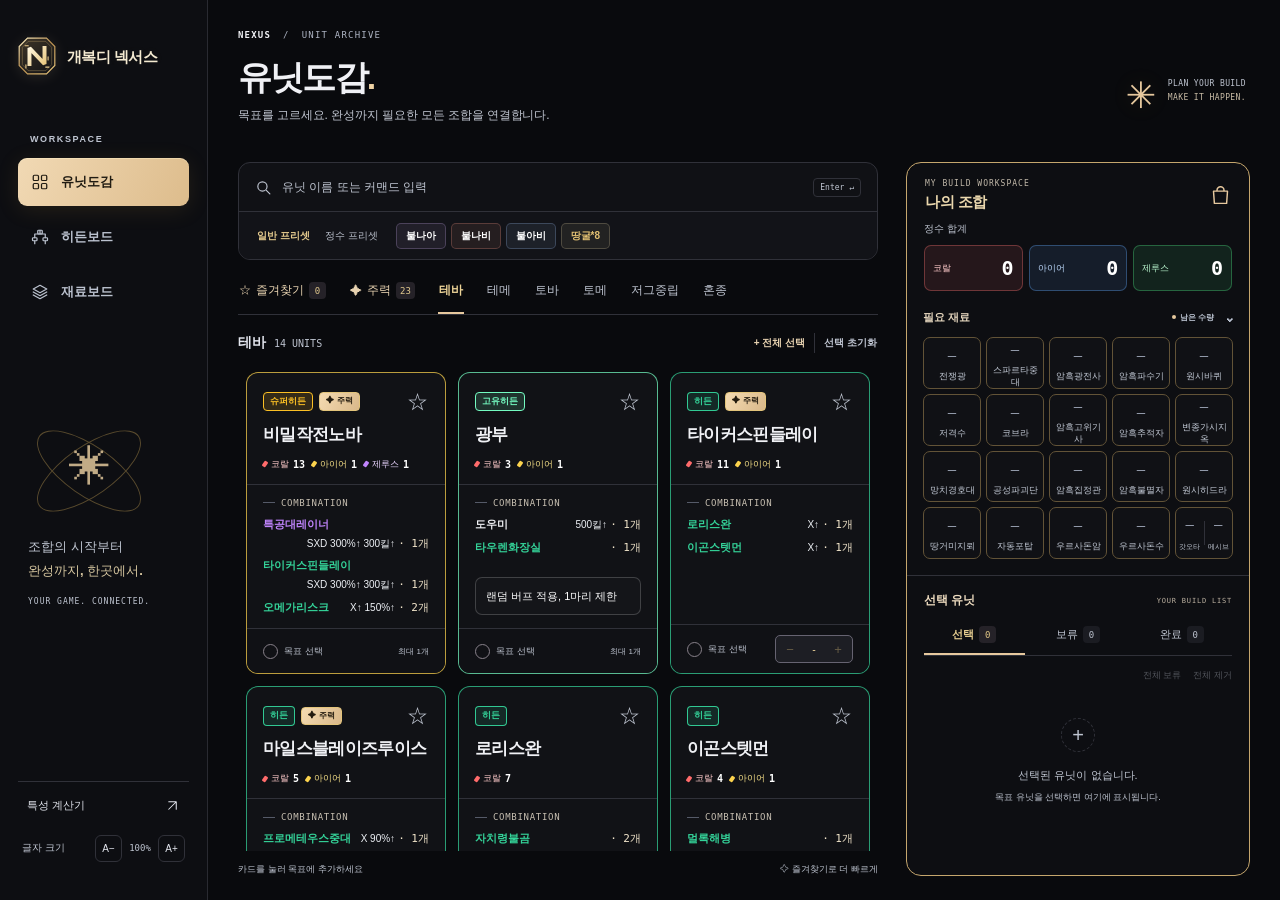
==== index.html @ c3b89a56 "nex-2610190008 nex-2610190008" ====
<!DOCTYPE html>
<html lang="ko" class="nexus-booting">
<head>
<meta name="google-site-verification" content="RTuDWbMdnKgbpRpl05eXh9epFwWRSxju4NOl8OtjMsI" />
    <script>
        window.NEXUS_BUILD_VERSION = "2610190008";
        window.APP_VERSION = "2610190008";
        window.NEXUS_ASSET_VERSIONS = {
            "app.js": "2610190008",
            "config.js": "2610190008",
            "style.css": "2610190008",
            "data.js": "2610190008"
        };
        window.NEXUS_STORAGE_KEYS = {
            saveData: "nexusSaveData",
            favorites: "nexusFavorites",
            fontScale: "nexusFontScaleV2"
        };
        window.nexusAssetVersion = function(key){
            var versions = window.NEXUS_ASSET_VERSIONS || {};
            return versions[key] || window.NEXUS_BUILD_VERSION || 'dev';
        };
        window.nexusAssetUrl = function(src, key){
            var version = window.nexusAssetVersion(key || src.replace(/^\.\//, ''));
            var separator = src.indexOf('?') === -1 ? '?' : '&';
            return src + separator + 'v=' + encodeURIComponent(version);
        };
        window.nexusCleanUpdateParams = function(){
            if(!window.location || !window.history || !window.history.replaceState) return;
            try{
                var url = new URL(window.location.href);
                var changed = false;
                ['fresh','__nexus_check'].forEach(function(name){
                    if(url.searchParams.has(name)){
                        url.searchParams.delete(name);
                        changed = true;
                    }
                });
                if(changed) window.history.replaceState(null, document.title || '', url.pathname + url.search + url.hash);
            }catch(e){}
        };
        window.nexusCheckIndexUpdate = function(){
            if(!window.fetch || !window.location || window.location.protocol === 'file:') return;
            var current = window.NEXUS_BUILD_VERSION || window.APP_VERSION || '';
            var url = new URL(window.location.href);
            url.searchParams.set('__nexus_check', String(Date.now()));
            fetch(url.href, { cache:'no-store' }).then(function(res){
                if(!res.ok) return '';
                return res.text();
            }).then(function(html){
                var match = String(html || '').match(/window\.(?:NEXUS_BUILD_VERSION|APP_VERSION)\s*=\s*["']([^"']+)["']/);
                var latest = match && match[1];
                if(!latest || latest === current) return;
                var key = 'nexus-auto-refresh:' + latest;
                try{
                    if(sessionStorage.getItem(key) === '1') return;
                    sessionStorage.setItem(key, '1');
                }catch(e){}
                var next = new URL(window.location.href);
                next.searchParams.set('fresh', latest);
                next.searchParams.delete('__nexus_check');
                window.location.replace(next.href);
            }).catch(function(){});
        };
        window.nexusCleanUpdateParams();
        setTimeout(window.nexusCheckIndexUpdate, 1200);
        window.addEventListener('focus', window.nexusCheckIndexUpdate);
        document.addEventListener('visibilitychange', function(){
            if(!document.hidden) window.nexusCheckIndexUpdate();
        });
        setInterval(window.nexusCheckIndexUpdate, 180000);
    </script>

    <style>
        html.nexus-booting body{margin:0;background:#08090b;color:#e7c57b;overflow:hidden;}
        html.nexus-booting .global-header,html.nexus-booting .main-layout,html.nexus-booting .recipe-tooltip{visibility:hidden;}
        #nexusBootScreen{position:fixed;inset:0;z-index:999999;display:flex;align-items:center;justify-content:center;background:#08090b;font-family:system-ui,-apple-system,sans-serif;}
        #nexusBootScreen .boot-card{width:min(360px,calc(100vw - 48px));padding:32px;border:1px solid #51432b;border-radius:20px;background:#15161a;text-align:center;box-shadow:0 16px 60px #00000040;}
        #nexusBootScreen .boot-title{font-weight:800;font-size:19px;margin-bottom:10px;color:#e7c57b;}
        #nexusBootScreen .boot-desc{font-size:13px;line-height:1.7;color:#b2ac9f;}
        #nexusBootScreen .boot-error-code{display:inline-flex;margin:16px 0 4px;padding:8px 16px;border-radius:8px;background:#33211d;color:#e1a38d;font-weight:800;}
        #nexusBootScreen .boot-actions{display:flex;justify-content:center;gap:8px;margin-top:16px;}
        #nexusBootScreen .boot-action-btn{height:38px;padding:0 14px;border:1px solid #51432b;border-radius:8px;background:#15161a;color:#e7c57b;font-weight:700;cursor:pointer;}
        #nexusBootScreen .boot-action-btn.primary{border-color:#e7c57b;background:#e7c57b;color:#211c12;}
        html.nexus-boot-error #nexusBootScreen .boot-card{border-color:#855d48;}
        html:not(.nexus-booting) #nexusBootScreen{display:none;}
    </style>
    <script>
        (function(){
            function copyTextFallback(text){
                var area=document.createElement('textarea');
                area.value=text;
                area.setAttribute('readonly','');
                area.style.position='fixed';
                area.style.left='-9999px';
                document.body.appendChild(area);
                area.select();
                try{document.execCommand('copy');}catch(e){}
                area.remove();
            }
            window.nexusCopyBootErrorCode=function(code, btn){
                var done=function(){ if(btn){ var old=btn.textContent; btn.textContent='복사됨'; setTimeout(function(){btn.textContent=old;},1200); } };
                if(navigator.clipboard && window.isSecureContext){
                    navigator.clipboard.writeText(code).then(done).catch(function(){ copyTextFallback(code); done(); });
                }else{
                    copyTextFallback(code); done();
                }
            };
            window.nexusShowBootError=function(code, err){
                window.__nexusBootError=true;
                try{window.NEXUS_LAST_BOOT_ERROR={code:code,error:err||'unknown',time:Date.now()};}catch(e){}
                try{
                    document.documentElement.classList.add('nexus-booting','nexus-boot-error');
                    var boot=document.getElementById('nexusBootScreen');
                    if(boot){
                        boot.removeAttribute('aria-hidden');
                        boot.innerHTML='<div class="boot-card"><div class="boot-title">넥서스 초기화에 실패했습니다</div><div class="boot-desc">새로고침 후에도 반복되면 제작자에게 아래 오류코드를 전달해주세요.</div><div class="boot-error-code" aria-label="오류코드">'+code+'</div><div class="boot-actions"><button class="boot-action-btn" id="nexusBootCopyBtn" type="button">오류코드 복사</button><button class="boot-action-btn primary" type="button" onclick="window.location.reload()">새로고침</button></div></div>';
                        var copyBtn=document.getElementById('nexusBootCopyBtn');
                        if(copyBtn) copyBtn.onclick=function(){ window.nexusCopyBootErrorCode(code, copyBtn); };
                    }
                }catch(e){}
            };
            function releaseBootScreen(){
                if(window.__nexusBootError) return;
                try{document.documentElement.classList.remove('nexus-booting','nexus-boot-error');}catch(e){}
                try{
                    var boot=document.getElementById('nexusBootScreen');
                    if(boot) boot.setAttribute('aria-hidden','true');
                }catch(e){}
            }
            window.nexusMarkAppReady=function(){
                window.__nexusAppReady=true;
                requestAnimationFrame(function(){ requestAnimationFrame(releaseBootScreen); });
            };
            setTimeout(function(){
                if(!window.__nexusAppReady && !window.__nexusBootError && typeof window.nexusShowBootError === 'function'){
                    window.nexusShowBootError('N1000', new Error('boot timeout'));
                }
            },8000);
        })();
    </script>
<meta charset="UTF-8">
    <meta name="viewport" content="width=device-width, initial-scale=1.0, maximum-scale=1.0, user-scalable=no, viewport-fit=cover">
    <title>개복디 넥서스</title>
    <meta http-equiv="Cache-Control" content="no-cache, no-store, must-revalidate">
    <meta http-equiv="Pragma" content="no-cache">
    <meta http-equiv="Expires" content="0">
    <link rel="icon" href="./icon.png?v=2610190008" type="image/png">
    <meta property="og:image" content="https://sldbox.github.io/site/logo.png?v=2610190008">
    <meta property="og:image:secure_url" content="https://sldbox.github.io/site/logo.png?v=2610190008">
    <meta property="og:image:type" content="image/png">
    <meta property="og:image:alt" content="개복디 넥서스">
    <meta name="twitter:image" content="https://sldbox.github.io/site/logo.png?v=2610190008">
    <meta name="twitter:image:alt" content="개복디 넥서스">
    <meta name="description" content="유닛도감, 히든보드, 재료보드, 정수계산을 한곳에서 사용할 수 있는 개복디 넥서스 조합/계산 HUB">
    <meta property="og:type" content="website">
    <meta property="og:url" content="https://sldbox.github.io/site/">
    <meta property="og:title" content="개복디 넥서스 - 히든조합&정수 계산 HUB">
    <meta property="og:description" content="유닛도감, 히든보드, 재료보드, 정수계산을 한곳에서 사용할 수 있는 개복디 넥서스 조합/계산 HUB">
    <meta property="og:image:width" content="1200">
    <meta property="og:image:height" content="630">
    <meta name="twitter:card" content="summary_large_image">
    <meta name="twitter:title" content="개복디 넥서스 - 히든조합&정수 계산 HUB">
    <meta name="twitter:description" content="유닛도감, 히든보드, 재료보드, 정수계산을 한곳에서 사용할 수 있는 개복디 넥서스 조합/계산 HUB">
    <script>
        document.write('<link rel="stylesheet" href="' + window.nexusAssetUrl('style.css', 'style.css') + '">');
    </script>
</head>
<body>
<div id="nexusBootScreen" aria-live="polite"><div class="boot-card"><div class="boot-title">개복디 넥서스 적용 중</div><div class="boot-desc">최신 빌드와 설정을 불러오는 중입니다.</div></div></div>
    <header id="globalHeader" class="global-header">
        <div class="gh-left">
            <div class="gh-logo-text" id="ghLogoText">
                <span class="gh-brand-mark" aria-hidden="true">
                    <svg viewBox="0 0 48 48" fill="none" xmlns="http://www.w3.org/2000/svg" focusable="false">
                        <defs>
                            <linearGradient id="nexusMarkEdge" x1="4" y1="2" x2="43" y2="46" gradientUnits="userSpaceOnUse">
                                <stop stop-color="#FFF0C2"/>
                                <stop offset=".48" stop-color="#BB9050"/>
                                <stop offset="1" stop-color="#E7C57B"/>
                            </linearGradient>
                            <linearGradient id="nexusMarkFill" x1="7" y1="3" x2="39" y2="44" gradientUnits="userSpaceOnUse">
                                <stop stop-color="#3B3326"/>
                                <stop offset="1" stop-color="#151517"/>
                            </linearGradient>
                            <linearGradient id="nexusMarkLetter" x1="12" y1="14" x2="36" y2="35" gradientUnits="userSpaceOnUse">
                                <stop stop-color="#FFF7E0"/>
                                <stop offset="1" stop-color="#E7C57B"/>
                            </linearGradient>
                        </defs>
                        <path d="M12 1.5H36L46.5 12V36L36 46.5H12L1.5 36V12L12 1.5Z" fill="url(#nexusMarkFill)" stroke="url(#nexusMarkEdge)" stroke-width="1.5"/>
                        <path d="M13 5.5H35L42.5 13V35L35 42.5H13L5.5 35V13L13 5.5Z" stroke="#E5C17B" stroke-opacity=".36"/>
                        <path d="M14.5 34V14L33.5 34V14" stroke="url(#nexusMarkLetter)" stroke-width="5" stroke-linecap="square" stroke-linejoin="bevel"/>
                        <path d="M9 11H13M35 38H39M10 35V39M38 25V29" stroke="#EACB8D" stroke-width="1.4" stroke-linecap="round"/>
                    </svg>
                </span>
                <div class="gh-title-wrap">
                    <span class="gh-title" id="ghTitleText" data-action="showAppVersion" role="button" tabindex="0" aria-label="앱 버전 보기">개복디 넥서스</span>
                </div>
            </div>
        </div>
        <div class="nav-eyebrow">WORKSPACE</div>
        <nav class="gh-center" aria-label="주요 화면">
            <button type="button" id="btnViewUnitboard" class="gh-nav-btn active" data-action="switchMainView" data-view="unitboard"><svg viewBox="0 0 24 24" fill="none" stroke="currentColor" stroke-width="1.65" stroke-linecap="round" stroke-linejoin="round" aria-hidden="true"><rect x="3" y="3" width="7" height="7" rx="1.5"/><rect x="14" y="3" width="7" height="7" rx="1.5"/><rect x="3" y="14" width="7" height="7" rx="1.5"/><rect x="14" y="14" width="7" height="7" rx="1.5"/></svg><span class="gh-nav-label">유닛도감</span></button>
            <button type="button" id="btnViewHiddenboard" class="gh-nav-btn" data-action="switchMainView" data-view="hiddenboard"><svg viewBox="0 0 24 24" fill="none" stroke="currentColor" stroke-width="1.65" stroke-linecap="round" stroke-linejoin="round" aria-hidden="true"><path d="M12 3v5m-7 5V8h14v5M5 17v4m14-4v4"/><rect x="2" y="13" width="6" height="4" rx="1"/><rect x="16" y="13" width="6" height="4" rx="1"/><rect x="9" y="3" width="6" height="5" rx="1"/></svg><span class="gh-nav-label">히든보드</span></button>
            <button type="button" id="btnViewInvenboard" class="gh-nav-btn" data-action="switchMainView" data-view="invenboard"><svg viewBox="0 0 24 24" fill="none" stroke="currentColor" stroke-width="1.65" stroke-linecap="round" stroke-linejoin="round" aria-hidden="true"><path d="m12 3 9 5-9 5-9-5 9-5Zm-9 9 9 5 9-5M3 16l9 5 9-5"/></svg><span class="gh-nav-label">재료보드</span></button>
        </nav>
        <div class="sidebar-note"><div class="sidebar-orbit" aria-hidden="true"><span></span><span></span><b>✳</b></div><p>조합의 시작부터<br><strong>완성까지, 한곳에서.</strong></p><span class="sidebar-note-caption">YOUR GAME. CONNECTED.</span></div>
        <div class="gh-right">
            <a class="gh-trait-link" href="https://sldbox.github.io/dps/" aria-label="개복디 특성 계산기"><span>특성 계산기</span><svg viewBox="0 0 24 24" fill="none" stroke="currentColor" stroke-width="1.65" stroke-linecap="round" stroke-linejoin="round" aria-hidden="true"><path d="M6 18 18 6M6 6h12v12"/></svg></a>
            <div class="gh-fontsize-ctrl" aria-label="글자 크기"><span class="font-control-label">글자 크기</span><button type="button" class="gh-icon-btn" data-action="decreaseFont" aria-label="글씨 축소">A−</button><span class="gh-fontsize-val" id="fontSizeLabel">100%</span><button type="button" class="gh-icon-btn" data-action="increaseFont" aria-label="글씨 확대">A+</button></div>
            
        </div>
    </header>
    <main id="mainLayout" class="main-layout">
        <section class="workspace-heading" aria-labelledby="workspaceTitle">
            <div class="workspace-breadcrumb"><span>NEXUS</span><span>/</span><span id="workspaceBreadcrumb">UNIT ARCHIVE</span></div>
            <div class="workspace-title-row"><div><h1 id="workspaceTitle">유닛도감<span class="heading-dot">.</span></h1><p id="workspaceDescription">목표를 고르세요. 완성까지 필요한 모든 조합을 연결합니다.</p></div><div class="workspace-stamp"><span class="stamp-mark" aria-hidden="true">✳</span><span>PLAN YOUR BUILD<br><b>MAKE IT HAPPEN.</b></span></div></div>
        </section>
        <section class="panel-left hud-panel" id="panelLeft" aria-label="유닛도감">
            <div class="archive-toolbar">
                <div class="left-search-wrap"><div><div class="search-row"><svg viewBox="0 0 24 24" fill="none" stroke="currentColor" stroke-width="1.65" stroke-linecap="round" stroke-linejoin="round" aria-hidden="true"><circle cx="10.5" cy="10.5" r="6.5"/><path d="m16 16 5 5"/></svg><input type="text" id="unitSearchInput" class="search-input" placeholder="유닛 이름 또는 커맨드 입력" autocomplete="off" spellcheck="false" aria-label="유닛 검색"><kbd>Enter ↵</kbd></div></div></div>
                <div id="presetInlineWrap" class="preset-inline-wrap"><div id="presetInlineTabBar" class="preset-inline-tab-bar"></div><div id="presetInlineBtnList" class="preset-inline-btn-list"></div></div>
            </div>
            <div class="left-tabs-wrap"><div id="unitboardTabs" class="unitboard-tabs" role="tablist" aria-label="유닛 분류"></div></div>
            <div class="archive-list-heading"><div><h2 id="archiveCategoryTitle">테바</h2><span class="archive-count" id="archiveCount"></span></div><div class="left-tab-actions"><button type="button" id="btnSelectAllTab" class="btn-tab-action" data-action="toggleSelectAllTab">전체선택</button><button type="button" class="btn-tab-action btn-reset-action" data-action="resetUnitboard">선택 초기화</button></div></div>
            <div class="panel-unitboard-inner"><div id="tabContent" class="panel-body panel-unitboard-body"></div></div>
            <div class="archive-footnote"><span id="favoriteStatus" role="status" aria-live="polite">카드를 눌러 목표에 추가하세요</span><span>✧ 즐겨찾기로 더 빠르게</span></div>
        </section>
        <aside class="build-inspector hud-panel" aria-label="나의 조합">
            <section class="build-overview" aria-label="정수와 필요 재료">
            <div class="inspector-heading"><div><span class="section-kicker">MY BUILD WORKSPACE</span><h2>나의 조합</h2></div><svg viewBox="0 0 24 24" fill="none" stroke="currentColor" stroke-width="1.65" stroke-linecap="round" stroke-linejoin="round" aria-hidden="true"><path d="M4 7h16l-1 14H5L4 7Zm4 0V6a4 4 0 0 1 8 0v1"/></svg></div>
            <div id="cartEssenceSummary" class="cart-essence-summary" aria-live="polite"></div>
            <section class="panel-costboard" id="panelCostboard" aria-label="필요 재료">
                <details class="build-materials" open>
                    <summary><span>필요 재료</span><span class="material-legend"><i></i>남은 수량 <span class="disclosure-chevron" aria-hidden="true">⌄</span></span></summary>
                    <div class="panel-section costboard-section"><div id="costboardGrid" class="costboard-grid"></div></div>
                </details>
            </section>
            </section>
            <section class="panel-cart" id="panelCart" aria-label="선택 유닛">
                <div class="cart-list-heading"><h3>선택 유닛</h3><span>YOUR BUILD LIST</span></div>
                <div class="panel-section cart-section" id="cartSection"><div id="cartTabBar" class="cart-tab-bar"></div><div id="cartListArea" class="cart-list-area"></div></div>
            </section>
        </aside>
        <section class="panel-right hud-panel" id="colRightPanel" aria-label="조합 보드">
            <div class="panel-header hiddenboard-ph" id="boardMobileHeader"><div class="hiddenboard-ph-btns" id="hiddenboardGlobalActions"><button type="button" id="btnHideCompleted" class="ctrl-btn" data-action="toggleHideCompleted"><span id="btnHideCompletedLabel">완료 숨기기</span></button><button type="button" id="btnRestoreAll" class="ctrl-btn reset-btn" data-action="restoreAllCompleted"><span id="btnRestoreAllLabel">전체 초기화</span></button></div></div>
            <div id="boardContent" class="panel-body"></div>
        </section>
    </main>
    <div id="recipeTooltip" class="recipe-tooltip" role="tooltip" aria-live="polite"></div>
<script>
        (function(){
            var files = ['data.js','config.js','app.js'];
            function loadNext(index){
                if(index >= files.length) return;
                var src = files[index];
                var script = document.createElement('script');
                script.src = window.nexusAssetUrl(src, src);
                script.async = false;
                script.onload = function(){ loadNext(index + 1); };
                script.onerror = function(){
                    if(typeof window.nexusShowBootError === 'function') window.nexusShowBootError('N1002', new Error(src + ' load failed'));
                };
                document.body.appendChild(script);
            }
            loadNext(0);
        })();
    </script>
</body>
</html>
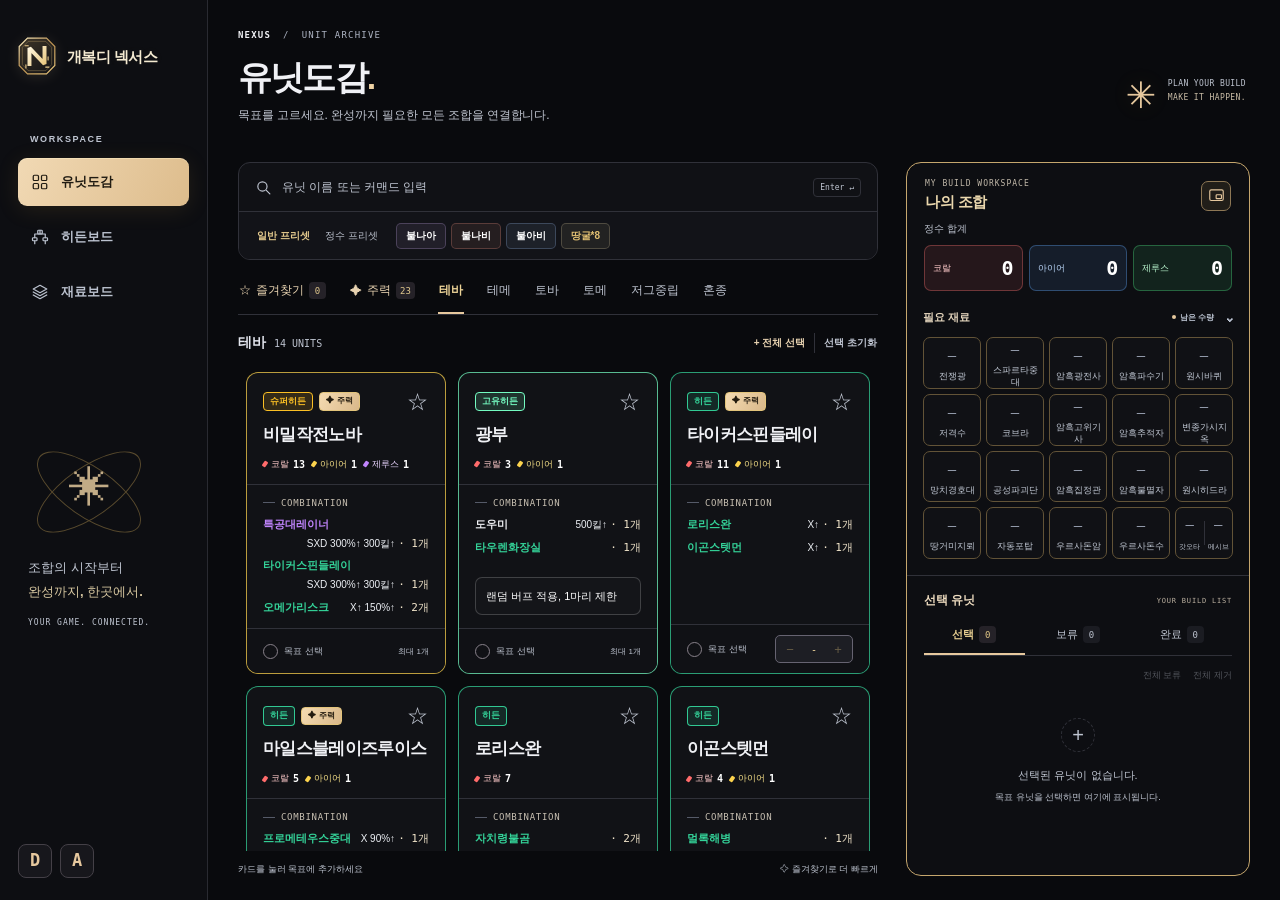
==== commit b50750bd: "nex-2610190010 nex-2610190010" ====
--- a/index.html
+++ b/index.html
@@ -3,13 +3,13 @@
 <head>
 <meta name="google-site-verification" content="RTuDWbMdnKgbpRpl05eXh9epFwWRSxju4NOl8OtjMsI" />
     <script>
-        window.NEXUS_BUILD_VERSION = "2610190008";
-        window.APP_VERSION = "2610190008";
+        window.NEXUS_BUILD_VERSION = "2610190010";
+        window.APP_VERSION = "2610190010";
         window.NEXUS_ASSET_VERSIONS = {
-            "app.js": "2610190008",
-            "config.js": "2610190008",
-            "style.css": "2610190008",
-            "data.js": "2610190008"
+            "app.js": "2610190010",
+            "config.js": "2610190010",
+            "style.css": "2610190010",
+            "data.js": "2610190010"
         };
         window.NEXUS_STORAGE_KEYS = {
             saveData: "nexusSaveData",
@@ -145,12 +145,12 @@
     <meta http-equiv="Cache-Control" content="no-cache, no-store, must-revalidate">
     <meta http-equiv="Pragma" content="no-cache">
     <meta http-equiv="Expires" content="0">
-    <link rel="icon" href="./icon.png?v=2610190008" type="image/png">
-    <meta property="og:image" content="https://sldbox.github.io/site/logo.png?v=2610190008">
-    <meta property="og:image:secure_url" content="https://sldbox.github.io/site/logo.png?v=2610190008">
+    <link rel="icon" href="./icon.png?v=2610190010" type="image/png">
+    <meta property="og:image" content="https://sldbox.github.io/site/logo.png?v=2610190010">
+    <meta property="og:image:secure_url" content="https://sldbox.github.io/site/logo.png?v=2610190010">
     <meta property="og:image:type" content="image/png">
     <meta property="og:image:alt" content="개복디 넥서스">
-    <meta name="twitter:image" content="https://sldbox.github.io/site/logo.png?v=2610190008">
+    <meta name="twitter:image" content="https://sldbox.github.io/site/logo.png?v=2610190010">
     <meta name="twitter:image:alt" content="개복디 넥서스">
     <meta name="description" content="유닛도감, 히든보드, 재료보드, 정수계산을 한곳에서 사용할 수 있는 개복디 넥서스 조합/계산 HUB">
     <meta property="og:type" content="website">
@@ -207,9 +207,15 @@
         </nav>
         <div class="sidebar-note"><div class="sidebar-orbit" aria-hidden="true"><span></span><span></span><b>✳</b></div><p>조합의 시작부터<br><strong>완성까지, 한곳에서.</strong></p><span class="sidebar-note-caption">YOUR GAME. CONNECTED.</span></div>
         <div class="gh-right">
-            <a class="gh-trait-link" href="https://sldbox.github.io/dps/" aria-label="개복디 특성 계산기"><span>특성 계산기</span><svg viewBox="0 0 24 24" fill="none" stroke="currentColor" stroke-width="1.65" stroke-linecap="round" stroke-linejoin="round" aria-hidden="true"><path d="M6 18 18 6M6 6h12v12"/></svg></a>
-            <div class="gh-fontsize-ctrl" aria-label="글자 크기"><span class="font-control-label">글자 크기</span><button type="button" class="gh-icon-btn" data-action="decreaseFont" aria-label="글씨 축소">A−</button><span class="gh-fontsize-val" id="fontSizeLabel">100%</span><button type="button" class="gh-icon-btn" data-action="increaseFont" aria-label="글씨 확대">A+</button></div>
-            
+            <a class="gh-tool-btn" href="https://sldbox.github.io/dps/" aria-label="개복디 특성 계산기" title="특성 계산기"><span aria-hidden="true">D</span></a>
+            <div class="gh-fontsize-ctrl">
+                <button type="button" class="gh-tool-btn gh-fontsize-trigger" data-action="toggleFontSizePopup" id="btnFontSizePopup" aria-label="글자 크기 조절" aria-controls="fontSizePopup" aria-expanded="false" title="글자 크기 조절">A</button>
+                <div id="fontSizePopup" class="gh-fontsize-popup" role="group" aria-label="글자 크기 조절" hidden>
+                    <button type="button" class="gh-icon-btn" data-action="decreaseFont" aria-label="글씨 축소">A−</button>
+                    <span class="gh-fontsize-val" id="fontSizeLabel" aria-live="polite">100%</span>
+                    <button type="button" class="gh-icon-btn" data-action="increaseFont" aria-label="글씨 확대">A+</button>
+                </div>
+            </div>
         </div>
     </header>
     <main id="mainLayout" class="main-layout">
@@ -229,7 +235,7 @@
         </section>
         <aside class="build-inspector hud-panel" aria-label="나의 조합">
             <section class="build-overview" aria-label="정수와 필요 재료">
-            <div class="inspector-heading"><div><span class="section-kicker">MY BUILD WORKSPACE</span><h2>나의 조합</h2></div><svg viewBox="0 0 24 24" fill="none" stroke="currentColor" stroke-width="1.65" stroke-linecap="round" stroke-linejoin="round" aria-hidden="true"><path d="M4 7h16l-1 14H5L4 7Zm4 0V6a4 4 0 0 1 8 0v1"/></svg></div>
+            <div class="inspector-heading"><div><span class="section-kicker">MY BUILD WORKSPACE</span><h2>나의 조합</h2></div><button type="button" id="btnBuildPip" class="inspector-pip-btn" data-action="toggleBuildPip" aria-label="나의 조합과 필요 재료 PIP 열기" aria-pressed="false" title="PIP 창 열기"><svg viewBox="0 0 24 24" fill="none" stroke="currentColor" stroke-width="1.6" stroke-linecap="round" stroke-linejoin="round" aria-hidden="true"><rect x="2.5" y="4" width="19" height="15" rx="2"/><rect x="11.5" y="11" width="7.5" height="5.5" rx="1"/></svg></button></div>
             <div id="cartEssenceSummary" class="cart-essence-summary" aria-live="polite"></div>
             <section class="panel-costboard" id="panelCostboard" aria-label="필요 재료">
                 <details class="build-materials" open>
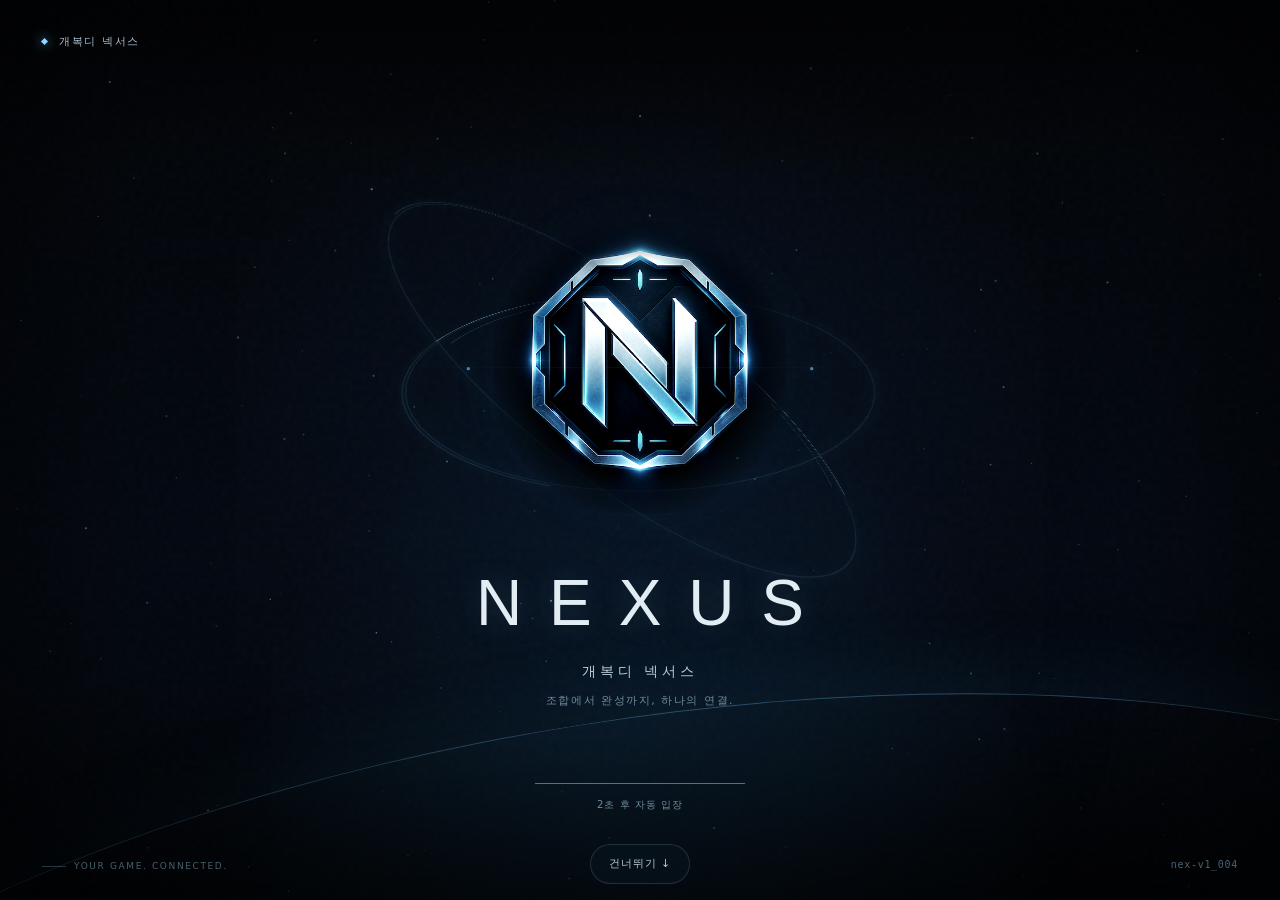
==== commit 123040c0: "nex-v1_004 nex-v1_004" ====
--- a/index.html
+++ b/index.html
@@ -1,74 +1,575 @@
 <!DOCTYPE html>
 <html lang="ko" class="nexus-booting">
 <head>
+<meta charset="UTF-8"/>
 <meta name="google-site-verification" content="RTuDWbMdnKgbpRpl05eXh9epFwWRSxju4NOl8OtjMsI" />
+    <!-- 통합 버전/캐시 관리: NEXUS_BUILD_VERSION 하나를 바꾸면 표시 버전과 모든 화면·파일의 캐시가 함께 갱신됩니다. -->
+    <script id="nexusRelease" type="application/json">
+    {
+        "startScreen": "main",
+        "intro": {"enabled": true, "durationMs": 3000}
+    }
+    </script>
     <script>
-        window.NEXUS_BUILD_VERSION = "2610190010";
-        window.APP_VERSION = "2610190010";
-        window.NEXUS_ASSET_VERSIONS = {
-            "app.js": "2610190010",
-            "config.js": "2610190010",
-            "style.css": "2610190010",
-            "data.js": "2610190010"
-        };
+        window.NEXUS_BUILD_VERSION = "nex-v1_004";
+        window.NEXUS_RELEASE = JSON.parse(document.getElementById('nexusRelease').textContent);
+        window.NEXUS_RELEASE.version = window.NEXUS_BUILD_VERSION;
+        window.NEXUS_ROOT_URL = new URL('./index.html', document.baseURI).href;
+        window.NEXUS_PAGE = 'main';
+        if (new URLSearchParams(window.location.search).get('nexusStandalone') === 'build') {
+            document.documentElement.classList.add('nexus-standalone-build');
+        }
         window.NEXUS_STORAGE_KEYS = {
             saveData: "nexusSaveData",
             favorites: "nexusFavorites",
             fontScale: "nexusFontScaleV2"
         };
-        window.nexusAssetVersion = function(key){
-            var versions = window.NEXUS_ASSET_VERSIONS || {};
-            return versions[key] || window.NEXUS_BUILD_VERSION || 'dev';
-        };
-        window.nexusAssetUrl = function(src, key){
-            var version = window.nexusAssetVersion(key || src.replace(/^\.\//, ''));
-            var separator = src.indexOf('?') === -1 ? '?' : '&';
-            return src + separator + 'v=' + encodeURIComponent(version);
-        };
-        window.nexusCleanUpdateParams = function(){
-            if(!window.location || !window.history || !window.history.replaceState) return;
-            try{
-                var url = new URL(window.location.href);
-                var changed = false;
-                ['fresh','__nexus_check'].forEach(function(name){
-                    if(url.searchParams.has(name)){
-                        url.searchParams.delete(name);
-                        changed = true;
-                    }
-                });
-                if(changed) window.history.replaceState(null, document.title || '', url.pathname + url.search + url.hash);
-            }catch(e){}
-        };
-        window.nexusCheckIndexUpdate = function(){
-            if(!window.fetch || !window.location || window.location.protocol === 'file:') return;
-            var current = window.NEXUS_BUILD_VERSION || window.APP_VERSION || '';
-            var url = new URL(window.location.href);
-            url.searchParams.set('__nexus_check', String(Date.now()));
-            fetch(url.href, { cache:'no-store' }).then(function(res){
-                if(!res.ok) return '';
-                return res.text();
-            }).then(function(html){
-                var match = String(html || '').match(/window\.(?:NEXUS_BUILD_VERSION|APP_VERSION)\s*=\s*["']([^"']+)["']/);
-                var latest = match && match[1];
-                if(!latest || latest === current) return;
-                var key = 'nexus-auto-refresh:' + latest;
-                try{
-                    if(sessionStorage.getItem(key) === '1') return;
-                    sessionStorage.setItem(key, '1');
-                }catch(e){}
-                var next = new URL(window.location.href);
-                next.searchParams.set('fresh', latest);
-                next.searchParams.delete('__nexus_check');
-                window.location.replace(next.href);
-            }).catch(function(){});
-        };
-        window.nexusCleanUpdateParams();
-        setTimeout(window.nexusCheckIndexUpdate, 1200);
-        window.addEventListener('focus', window.nexusCheckIndexUpdate);
-        document.addEventListener('visibilitychange', function(){
-            if(!document.hidden) window.nexusCheckIndexUpdate();
-        });
-        setInterval(window.nexusCheckIndexUpdate, 180000);
+    </script>
+
+    <style id="nexusSharedStyle">
+.nexus-start-wrap{display:inline-flex;align-items:center;flex:0 0 auto;}
+.nexus-start-trigger{box-sizing:border-box;display:inline-flex;align-items:center;justify-content:center;width:34px;height:34px;padding:0;border:1px solid #444047;border-radius:8px;background:#17171c;color:#e6c89e;cursor:pointer;}
+.nexus-start-trigger:hover,.nexus-start-trigger[aria-expanded="true"]{border-color:#e7c57b;background:#28231c;color:#fff0cb;}
+.nexus-start-trigger:focus-visible,.nexus-start-option:focus-visible{outline:2px solid #e7c57b;outline-offset:3px;}
+.nexus-start-menu{box-sizing:border-box;position:fixed;z-index:1000000;width:min(276px,calc(100vw - 24px));padding:14px;border:1px solid #51432b;border-radius:12px;background:#15161a;color:#f4ead8;box-shadow:0 12px 40px #0008;font-family:system-ui,-apple-system,sans-serif;font-size:13px;line-height:1.5;}
+.nexus-start-menu[hidden]{display:none;}
+.nexus-start-heading{display:block;margin-bottom:3px;font-size:14px;font-weight:800;}
+.nexus-start-description{margin:0 0 12px;color:#b2ac9f;font-size:12px;}
+.nexus-start-option{box-sizing:border-box;display:flex;align-items:center;justify-content:space-between;gap:12px;width:100%;margin-top:6px;padding:10px 12px;border:1px solid #39373a;border-radius:8px;background:#202125;color:#e5e2da;text-align:left;font:inherit;cursor:pointer;}
+.nexus-start-option[aria-checked="true"]{border-color:#b99551;background:#30291d;color:#ffe5af;}
+.nexus-start-check{font-weight:800;color:#e7c57b;}
+.nexus-start-status{min-height:18px;margin:10px 0 0;color:#b2ac9f;font-size:11px;}
+.app-header .nexus-start-trigger{border-color:#2c4055;background:#132131;color:#a9c8ff;}
+.app-header .nexus-start-trigger:hover,.app-header .nexus-start-trigger[aria-expanded="true"]{border-color:#8795a4;background:#1c3047;}
+@media(max-width:600px){.nexus-start-trigger{width:32px;height:32px;}}
+/* 두 화면 공용 시네마틱 인트로 */
+#nexusBootScreen.nexus-cinematic,#dpsBootScreen.nexus-cinematic{display:grid;place-items:center;isolation:isolate;overflow:hidden;background:#02050a;color:#eaf5ff;font-family:system-ui,-apple-system,BlinkMacSystemFont,"Segoe UI",sans-serif;opacity:1;transition:opacity .65s ease,filter .65s ease;}
+#nexusBootScreen.nexus-cinematic.is-leaving,#dpsBootScreen.nexus-cinematic.is-leaving{display:grid!important;opacity:0;filter:blur(8px);pointer-events:none;}
+.nexus-cinematic::before{content:"";position:absolute;inset:0;z-index:-1;background:radial-gradient(ellipse at 50% 43%,#0a264650,transparent 47%),radial-gradient(ellipse at 50% 110%,#123f6555,transparent 48%),linear-gradient(180deg,#020408,#030811 60%,#02050a);}
+.nexus-cinematic::after{content:"";position:absolute;inset:0;pointer-events:none;box-shadow:inset 0 0 160px 45px #0008;background:linear-gradient(0deg,#0008,transparent 25%,transparent 80%,#0005);}
+.nexus-cinema-stars{position:absolute;inset:0;width:100%;height:100%;opacity:.8;}
+.nexus-cinema-horizon{position:absolute;left:-30%;right:-30%;bottom:-68%;height:88%;border-radius:50%;border-top:1px solid #74c5fb55;background:radial-gradient(ellipse at 50% 0%,#2072a21a,transparent 38%);box-shadow:0 -10px 90px #2c9ddd16;transform:rotate(-9deg);animation:nexusHorizon 4s ease-out both;}
+.nexus-cinema-grain{position:absolute;inset:0;pointer-events:none;opacity:.12;background-image:url("data:image/svg+xml,%3Csvg viewBox='0 0 180 180' xmlns='http://www.w3.org/2000/svg'%3E%3Cfilter id='n'%3E%3CfeTurbulence type='fractalNoise' baseFrequency='.8' numOctaves='3' stitchTiles='stitch'/%3E%3C/filter%3E%3Crect width='100%25' height='100%25' opacity='.24' filter='url(%23n)'/%3E%3C/svg%3E");}
+.nexus-cinema-top{position:absolute;top:34px;left:42px;right:42px;display:flex;align-items:center;justify-content:space-between;gap:20px;z-index:2;}
+.nexus-cinema-brand{display:flex;align-items:center;gap:12px;color:#a9bfd0;font-size:11px;letter-spacing:.15em;}
+.nexus-cinema-brand::before{content:"";width:5px;height:5px;background:#91d8ff;box-shadow:0 0 12px #5cc6ff;transform:rotate(45deg);}
+.nexus-cinema-skip{position:absolute;left:50%;bottom:calc(16px + env(safe-area-inset-bottom,0px));transform:translateX(-50%);z-index:3;min-height:40px;white-space:nowrap;border:1px solid #accde12b;background:#12212d44;border-radius:99px;padding:10px 18px;color:#b5c7d3;font-family:inherit;font-size:11px;font-weight:500;line-height:1.3;letter-spacing:.08em;cursor:pointer;backdrop-filter:blur(14px);transition:background .2s,border-color .2s;}
+.nexus-cinema-skip:hover{background:#28445b66;border-color:#b0dfff88;color:#fff;}
+.nexus-cinema-skip:focus-visible{outline:2px solid #9ddfff;outline-offset:4px;}
+.nexus-cinema-content{position:relative;z-index:1;display:flex;flex-direction:column;align-items:center;text-align:center;transform:translateY(-15px);}
+.nexus-cinema-emblem{position:relative;width:clamp(300px,44vw,540px);height:clamp(280px,36vw,410px);display:grid;place-items:center;perspective:800px;}
+.nexus-cinema-aura{position:absolute;width:70%;aspect-ratio:1;border-radius:50%;background:radial-gradient(circle,#2f8bc519,transparent 65%);filter:blur(18px);animation:nexusAura 3.2s ease-out both;}
+.nexus-cinema-orbit{position:absolute;width:84%;aspect-ratio:1;border:1px solid #8ac7ed26;border-radius:50%;box-shadow:0 0 22px #59bdf30b,inset 0 0 30px #59bdf307;transform:rotateX(66deg) rotateZ(-28deg);animation:nexusOrbitEnter 2.8s cubic-bezier(.16,1,.3,1) both;}
+.nexus-cinema-orbit::before,.nexus-cinema-orbit::after{content:"";position:absolute;inset:-4px;border:1px solid transparent;border-top-color:#b3e7ff91;border-left-color:#4a93b63d;border-radius:50%;animation:nexusOrbitSpin 14s linear infinite;}
+.nexus-cinema-orbit::after{inset:14px;border-top-color:#9fdfff38;border-left-color:transparent;animation-direction:reverse;animation-duration:22s;}
+.nexus-cinema-orbit.second{width:100%;opacity:.48;transform:rotateX(68deg) rotateY(35deg) rotateZ(42deg);animation-delay:.15s;}
+.nexus-cinema-orbit.second::before{border-top-color:#d7efff66;animation-duration:24s;}
+.nexus-cinema-guides{position:absolute;inset:3% 12%;border-radius:50%;border:1px dashed #acd6ef10;transform:scale(.85);opacity:.6;animation:nexusGuideEnter 2.4s ease both;}
+.nexus-cinema-guides::before,.nexus-cinema-guides::after{content:"";position:absolute;width:4px;height:4px;top:50%;background:#81cef6;border-radius:50%;box-shadow:0 0 14px #54b8f0;}
+.nexus-cinema-guides::before{left:0}.nexus-cinema-guides::after{right:0}
+.nexus-cinema-mark{position:relative;width:clamp(185px,25vw,292px);height:auto;aspect-ratio:1;object-fit:contain;mask-image:radial-gradient(circle,#000 52%,transparent 74%);filter:saturate(.55) contrast(1.12) drop-shadow(0 0 28px #3ca6e51a);animation:nexusMarkEnter 2.5s cubic-bezier(.16,1,.3,1) both;}
+.nexus-cinema-flare{position:absolute;left:5%;right:5%;top:50%;height:1px;background:linear-gradient(90deg,transparent,#8cd8ff44,transparent);opacity:.5;box-shadow:0 0 20px #50bcff55;animation:nexusFlare 3s ease-out both;pointer-events:none;}
+.nexus-cinema-heading{margin:-7px 0 0;padding-left:.42em;color:#e1ecf3;font-family:"Arial",system-ui,sans-serif;font-size:clamp(40px,5vw,65px);font-weight:400;line-height:1.2;letter-spacing:.42em;text-shadow:0 0 30px #8abede30;animation:nexusTypeEnter 2.4s .55s cubic-bezier(.16,1,.3,1) both;}
+.nexus-cinema-name{margin:21px 0 0;color:#b9cedc;font-size:14px;font-weight:500;letter-spacing:.28em;animation:nexusTextEnter 1.5s 1.1s ease both;}
+.nexus-cinema-tagline{margin:12px 0 0;color:#6f8c9f;font-size:11px;letter-spacing:.14em;animation:nexusTextEnter 1.5s 1.35s ease both;}
+.nexus-cinema-foot{position:absolute;bottom:calc(88px + env(safe-area-inset-bottom,0px));left:50%;width:210px;transform:translateX(-50%);text-align:center;z-index:2;animation:nexusTextEnter 1.4s .8s ease both;}
+.nexus-cinema-track{height:1px;overflow:hidden;background:#9ed7fa1a;margin-bottom:14px;}
+.nexus-cinema-track::after{content:"";display:block;width:44%;height:100%;background:linear-gradient(90deg,transparent,#8bcff2,transparent);animation:nexusLoading 2s ease-in-out infinite;}
+.nexus-cinema-status{margin:0;color:#718c9d;font-size:10px;letter-spacing:.1em;}
+.nexus-cinematic.is-ready .nexus-cinema-track::after{width:100%;animation:none;background:#98cfe973;}
+.nexus-cinema-version{position:absolute;right:42px;bottom:28px;z-index:2;color:#496373;font:10px/1.4 ui-monospace,monospace;letter-spacing:.07em;}
+.nexus-cinema-edge{position:absolute;left:42px;bottom:29px;z-index:2;display:flex;align-items:center;gap:8px;color:#47606f;font-size:9px;letter-spacing:.18em;}
+.nexus-cinema-edge::before{content:"";width:24px;height:1px;background:#83b7d548;}
+@keyframes nexusMarkEnter{0%{opacity:0;transform:scale(.82) translateZ(-100px);filter:brightness(.15) saturate(.2) blur(12px)}35%{opacity:1}70%{filter:brightness(1.12) saturate(.55) blur(0)}100%{opacity:1;transform:scale(1);filter:saturate(.55) contrast(1.12)}}
+@keyframes nexusOrbitEnter{0%{opacity:0;scale:.7;filter:blur(7px)}100%{opacity:1;scale:1;filter:blur(0)}}
+@keyframes nexusOrbitSpin{to{rotate:360deg}}
+@keyframes nexusGuideEnter{from{opacity:0;rotate:-25deg;scale:.8}to{opacity:.6;rotate:0deg;scale:1}}
+@keyframes nexusTypeEnter{from{opacity:0;letter-spacing:.7em;filter:blur(8px);translate:0 12px}to{opacity:1;letter-spacing:.42em;filter:blur(0);translate:0 0}}
+@keyframes nexusTextEnter{from{opacity:0;translate:0 8px}to{opacity:1;translate:0 0}}
+@keyframes nexusAura{from{opacity:0;scale:.5}to{opacity:1;scale:1}}
+@keyframes nexusFlare{0%,18%{opacity:0;scale:.2 1}42%{opacity:.8;scale:1.3 1}100%{opacity:.25;scale:1 1}}
+@keyframes nexusHorizon{from{opacity:0;translate:0 40px}to{opacity:1;translate:0 0}}
+@keyframes nexusLoading{from{translate:-110% 0}to{translate:340% 0}}
+@media(max-width:600px){.nexus-cinema-top{top:22px;left:22px;right:22px}.nexus-cinema-brand{font-size:9px}.nexus-cinema-skip{font-size:10px;padding:9px 13px}.nexus-cinema-content{transform:translateY(-18px)}.nexus-cinema-emblem{width:330px;height:290px}.nexus-cinema-heading{font-size:42px}.nexus-cinema-name{font-size:12px}.nexus-cinema-tagline{font-size:9px}.nexus-cinema-version{right:22px;bottom:calc(68px + env(safe-area-inset-bottom,0px))}.nexus-cinema-edge{left:22px;bottom:calc(68px + env(safe-area-inset-bottom,0px))}.nexus-cinematic::after{box-shadow:inset 0 0 80px 15px #0007}}
+@media(max-height:600px){.nexus-cinema-emblem{height:210px;width:310px}.nexus-cinema-mark{width:170px}.nexus-cinema-heading{font-size:34px}.nexus-cinema-name{margin-top:10px}.nexus-cinema-tagline{margin-top:7px}.nexus-cinema-content{transform:translateY(-18px)}}
+@media(prefers-reduced-motion:reduce){.nexus-cinematic *,.nexus-cinematic *::before,.nexus-cinematic *::after{animation:none!important;transition:none!important}.nexus-cinema-stars{display:none}}
+/* 아이콘과 이름을 같은 버튼 안에 배치하고, 실제 너비로 주변 버튼을 밀어냅니다. */
+body .nexus-labelled-control{position:relative!important;display:inline-flex!important;align-items:center!important;justify-content:flex-start!important;flex:0 0 auto!important;width:var(--nexus-control-base,34px)!important;min-width:var(--nexus-control-base,34px)!important;max-width:100%;gap:0!important;padding:0!important;overflow:hidden!important;white-space:nowrap;transition:width .18s ease,background .15s ease,border-color .15s ease!important;}
+body .nexus-labelled-control > .nexus-control-icon{display:flex!important;align-items:center!important;justify-content:center!important;flex:0 0 calc(var(--nexus-control-base,34px) - 2px)!important;width:calc(var(--nexus-control-base,34px) - 2px)!important;min-width:0;height:100%;margin:0!important;line-height:1;}
+body .nexus-labelled-control > .nexus-action-label{position:static!important;display:block!important;flex:0 0 auto;max-width:0;overflow:hidden;margin:0!important;padding:0!important;opacity:0;font:600 11px/1.3 system-ui,-apple-system,sans-serif!important;letter-spacing:0!important;white-space:nowrap;color:inherit;pointer-events:none;transition:opacity .12s ease,max-width .18s ease;}
+body .nexus-labelled-control > .nexus-action-label > span{display:inline!important;font:inherit!important;letter-spacing:inherit!important;}
+body .nexus-labelled-control.is-label-visible{width:var(--nexus-control-expanded,150px)!important;}
+body .nexus-labelled-control.is-label-visible > .nexus-action-label{max-width:var(--nexus-label-width,180px);opacity:1;}
+.global-header[data-nexus-layout="rail"] .gh-right{flex-direction:column;align-items:flex-start;gap:8px;}
+.global-header[data-nexus-layout="rail"] .gh-fontsize-popup{left:0;right:auto;}
+.global-header[data-nexus-layout="bar"] .gh-left{flex:0 1 240px;min-width:38px;}
+.global-header[data-nexus-layout="bar"] .gh-center{position:static;transform:none;flex:1 1 auto;min-width:0;justify-content:center;}
+.global-header[data-nexus-layout="bar"] .gh-nav-btn{flex:0 1 auto;min-width:0;}
+.global-header[data-nexus-layout="bar"] .gh-nav-label{min-width:0;overflow:hidden;text-overflow:ellipsis;white-space:nowrap;}
+.global-header[data-nexus-layout="bar"] .gh-right{flex:0 0 auto;margin-left:0;}
+.hdr.app-header .hdr-meta{flex-wrap:wrap;max-width:100%;}
+@media(max-width:767px){.global-header .gh-left{padding-right:120px;}.global-header:has(.gh-right .is-label-visible) .gh-left{padding-right:240px;}}
+@media(prefers-reduced-motion:reduce){body .nexus-labelled-control,body .nexus-labelled-control > .nexus-action-label{transition:none!important;}}
+    </style>
+    <script id="nexusSharedRuntime">
+/* 통합 버전의 원본은 메인 index.html의 NEXUS_BUILD_VERSION과 #nexusRelease입니다. */
+(function(){
+  'use strict';
+  var release=window.NEXUS_RELEASE;
+  if(!release || typeof release.version!=='string' || !release.version) throw new Error('Invalid Nexus release');
+  var rootUrl=new URL(window.NEXUS_ROOT_URL,document.baseURI);
+  var rootDirectory=new URL('./',rootUrl);
+  var isDps=window.NEXUS_PAGE==='dps';
+  // 로컬 파일에서는 숨겨진 메인 문서가 공통 코드를 전달합니다.
+  if(!isDps && window.location.protocol==='file:' && new URLSearchParams(window.location.search).get('nexusBundle')==='1' && window.parent!==window){
+    window.NEXUS_REDIRECTING=true;
+    window.parent.postMessage({
+      type:'nexus:bundle',
+      release:release,
+      runtime:document.getElementById('nexusSharedRuntime').textContent,
+      style:document.getElementById('nexusSharedStyle').textContent
+    },'*');
+    return;
+  }
+  var cacheVersion=release.version;
+  var checking=false;
+  var startScreenKey='nexusStartScreen';
+
+  function startScreen(){
+    try{
+      var saved=localStorage.getItem(startScreenKey);
+      if(saved==='main' || saved==='dps') return saved;
+    }catch(error){}
+    return release.startScreen==='dps'?'dps':'main';
+  }
+  function calculatorUrl(){
+    var url=new URL('./dps/index.html',rootDirectory);
+    url.searchParams.set('v',cacheVersion);
+    if(new URLSearchParams(window.location.search).get('intro')==='preview') url.searchParams.set('intro','preview');
+    return url;
+  }
+
+  function normalizeKey(key){return String(key || '').replace(/^\.\//,'').replace(/^\//,'');}
+  function assetVersion(key){return cacheVersion;}
+  function assetUrl(src,key){
+    var version=assetVersion(key || src);
+    var separator=src.indexOf('?')===-1?'?':'&';
+    return src+separator+'v='+encodeURIComponent(version);
+  }
+  function sharedAssetUrl(path){
+    var key=normalizeKey(path);
+    return new URL(key,rootDirectory).href+'?v='+encodeURIComponent(cacheVersion);
+  }
+  function parseRelease(html){
+    var doc=new DOMParser().parseFromString(html,'text/html');
+    var node=doc.getElementById('nexusRelease');
+    var value=node && JSON.parse(node.textContent);
+    var match=html.match(/window\.NEXUS_BUILD_VERSION\s*=\s*["']([^"']+)["']/);
+    if(!value || !match) throw new Error('Nexus release missing');
+    value.version=match[1];
+    return value;
+  }
+  function signature(value){
+    return JSON.stringify([value.version,value.startScreen || 'main',value.intro || {}]);
+  }
+  function cleanUpdateParams(){
+    if(window.location.protocol==='file:') return;
+    try{
+      var url=new URL(window.location.href);
+      var changed=false;
+      ['fresh','__nexus_check','__dps_check'].forEach(function(name){
+        if(url.searchParams.has(name)){url.searchParams.delete(name);changed=true;}
+      });
+      if(changed) window.history.replaceState(null,'',url.pathname+url.search+url.hash);
+    }catch(error){}
+  }
+  function checkIndexUpdate(){
+    if(checking || !window.fetch || window.location.protocol==='file:') return;
+    checking=true;
+    var url=new URL(rootUrl.href);
+    url.searchParams.set('__nexus_check',String(Date.now()));
+    fetch(url.href,{cache:'no-store'}).then(function(response){
+      if(!response.ok) throw new Error('Nexus release request failed');
+      return response.text();
+    }).then(function(html){
+      var latest=parseRelease(html);
+      if(signature(latest)===signature(release)) return;
+      var key='nexus-auto-refresh:'+window.location.pathname+':'+signature(latest);
+      try{
+        if(sessionStorage.getItem(key)==='1') return;
+        sessionStorage.setItem(key,'1');
+      }catch(error){}
+      window.dispatchEvent(new Event('nexus:before-update'));
+      var next=new URL(window.location.href);
+      next.searchParams.set('fresh',latest.version);
+      next.searchParams.set('v',latest.version);
+      next.searchParams.delete('__nexus_check');
+      next.searchParams.delete('__dps_check');
+      window.location.replace(next.href);
+    }).catch(function(){}).finally(function(){checking=false;});
+  }
+
+  window.NEXUS_BUILD_VERSION=release.version;
+  window.NEXUS_CACHE_VERSION=cacheVersion;
+  window.APP_VERSION=release.version;
+  window.NEXUS_ASSET_VERSIONS={};
+  window.nexusAssetVersion=assetVersion;
+  window.nexusAssetUrl=assetUrl;
+  window.nexusSharedAssetUrl=sharedAssetUrl;
+  window.nexusCheckIndexUpdate=checkIndexUpdate;
+  window.nexusCleanUpdateParams=cleanUpdateParams;
+  if(isDps){
+    // 기존 계산/저장 코드가 사용하는 이름은 유지하고, 값은 통합 설정에서 받습니다.
+    window.DPS_BUILD_VERSION=release.version;
+    window.DPS_ASSET_VERSIONS={};
+    window.dpsAssetVersion=assetVersion;
+    window.dpsAssetUrl=assetUrl;
+    window.dpsImageAssetUrl=assetUrl;
+    window.dpsCheckIndexUpdate=checkIndexUpdate;
+    window.dpsCleanUpdateParams=cleanUpdateParams;
+  }
+
+  // /site 진입에만 첫 화면 설정을 적용합니다. 명시적인 메인 이동은 우선합니다.
+  if(!isDps){
+    var params=new URLSearchParams(window.location.search);
+    var explicit=params.get('view');
+    var requestedCalculator=explicit==='dps' || params.get('nexusView')==='dps';
+    if(params.get('nexusStandalone')!=='build' && (requestedCalculator || (explicit!=='main' && startScreen()==='dps'))){
+      window.NEXUS_REDIRECTING=true;
+      window.location.replace(calculatorUrl().href);
+    }
+  }
+
+  if(!document.getElementById('nexusSharedStyle')){
+    var sharedStyle=document.createElement('style');
+    sharedStyle.id='nexusSharedStyle';
+    sharedStyle.textContent=window.NEXUS_SHARED_STYLE || '';
+    document.head.appendChild(sharedStyle);
+  }
+
+  function mountStartScreenSetting(){
+    var host=document.querySelector(isDps?'.hdr-meta':'.gh-right');
+    if(!host || document.getElementById('nexusStartScreenMenu')) return;
+    var wrap=document.createElement('div');
+    wrap.className='nexus-start-wrap';
+    wrap.innerHTML='<button type="button" class="nexus-start-trigger" aria-label="첫 화면 설정" title="첫 화면 설정" aria-haspopup="menu" aria-expanded="false" aria-controls="nexusStartScreenMenu"><svg width="18" height="18" viewBox="0 0 24 24" fill="none" stroke="currentColor" stroke-width="1.7" stroke-linecap="round" stroke-linejoin="round" aria-hidden="true"><path d="m3 10 9-7 9 7M5 9v11h14V9M9 20v-7h6v7"/></svg></button>';
+    var trigger=wrap.firstElementChild;
+    var menu=document.createElement('div');
+    menu.id='nexusStartScreenMenu';
+    menu.className='nexus-start-menu';
+    menu.hidden=true;
+    menu.innerHTML='<strong class="nexus-start-heading">첫 화면 설정</strong><p class="nexus-start-description">넥서스에 접속할 때 먼저 볼 화면을 선택하세요.</p><div role="menu" aria-label="첫 화면 선택"><button type="button" class="nexus-start-option" role="menuitemradio" data-start-screen="main"><span>조합 · 도감</span><span class="nexus-start-check" aria-hidden="true"></span></button><button type="button" class="nexus-start-option" role="menuitemradio" data-start-screen="dps"><span>특성 · DPS 계산</span><span class="nexus-start-check" aria-hidden="true"></span></button></div><p class="nexus-start-status" role="status">이 브라우저에 저장됩니다.</p>';
+    host.appendChild(wrap);
+    document.body.appendChild(menu);
+    var options=Array.from(menu.querySelectorAll('[data-start-screen]'));
+    var status=menu.querySelector('.nexus-start-status');
+    function sync(){
+      options.forEach(function(option){
+        var selected=option.dataset.startScreen===startScreen();
+        option.setAttribute('aria-checked',String(selected));
+        option.querySelector('.nexus-start-check').textContent=selected?'✓':'';
+      });
+    }
+    function close(restoreFocus){
+      menu.hidden=true;
+      trigger.setAttribute('aria-expanded','false');
+      if(restoreFocus) trigger.focus();
+    }
+    function place(){
+      if(menu.hidden) return;
+      var rect=trigger.getBoundingClientRect();
+      var width=menu.offsetWidth;
+      var left=Math.max(12,Math.min(rect.right-width,window.innerWidth-width-12));
+      var top=Math.max(12,Math.min(rect.bottom+8,window.innerHeight-menu.offsetHeight-12));
+      menu.style.left=left+'px';
+      menu.style.top=top+'px';
+    }
+    trigger.addEventListener('click',function(){
+      if(!menu.hidden){close(false);return;}
+      sync();
+      menu.hidden=false;
+      trigger.setAttribute('aria-expanded','true');
+      place();
+      options.find(function(option){return option.getAttribute('aria-checked')==='true';}).focus();
+    });
+    options.forEach(function(option){
+      option.addEventListener('click',function(){
+        try{
+          localStorage.setItem(startScreenKey,option.dataset.startScreen);
+          sync();
+          status.textContent='저장했습니다. 다음 방문부터 적용됩니다.';
+        }catch(error){status.textContent='설정을 저장하지 못했습니다.';}
+      });
+    });
+    document.addEventListener('click',function(event){if(!wrap.contains(event.target) && !menu.contains(event.target)) close(false);});
+    document.addEventListener('keydown',function(event){
+      if(menu.hidden) return;
+      if(event.key==='Escape'){event.preventDefault();close(true);}
+      if(menu.contains(event.target) && ['ArrowDown','ArrowUp','Home','End'].includes(event.key)){
+        event.preventDefault();
+        var index=options.indexOf(document.activeElement);
+        var next=event.key==='Home'?0:event.key==='End'?options.length-1:(index+(event.key==='ArrowDown'?1:-1)+options.length)%options.length;
+        options[next].focus();
+      }
+    });
+    document.addEventListener('focusin',function(event){if(!menu.hidden && !wrap.contains(event.target) && !menu.contains(event.target)) close(false);});
+    window.addEventListener('resize',place,{passive:true});
+    window.addEventListener('storage',function(event){if(event.key===startScreenKey) sync();});
+    sync();
+  }
+
+  // 인트로는 세션/빌드당 한 번, 실제 앱 준비 완료 후에만 종료됩니다.
+  var introState={active:false,ready:false,released:false,started:0,done:null,timer:0,frame:0,boot:null,skip:false};
+  var introPreview=new URLSearchParams(window.location.search).get('intro')==='preview';
+  var introSeenKey='nexus:intro:'+release.version;
+  function introAlreadySeen(){try{return sessionStorage.getItem(introSeenKey)==='1';}catch(error){return false;}}
+  window.nexusCancelIntro=function(){
+    clearTimeout(introState.timer);
+    cancelAnimationFrame(introState.frame);
+    introState.active=false;
+    introState.released=true;
+    window.__nexusIntroReleased=true;
+    if(introState.boot) introState.boot.classList.remove('nexus-cinematic','is-ready','is-leaving');
+    window.removeEventListener('resize',resizeIntroStars);
+    document.removeEventListener('keydown',handleIntroKey,true);
+  };
+  function endIntro(){
+    if(window.__nexusBootError || window.__dpsBootError){window.nexusCancelIntro();return;}
+    if(!introState.ready || introState.released) return;
+    introState.released=true;
+    introState.active=false;
+    window.__nexusIntroReleased=true;
+    clearTimeout(introState.timer);
+    cancelAnimationFrame(introState.frame);
+    try{sessionStorage.setItem(introSeenKey,'1');}catch(error){}
+    var boot=introState.boot;
+    if(boot) boot.classList.add('is-leaving');
+    if(introState.done) introState.done();
+    setTimeout(function(){if(boot) boot.classList.remove('is-leaving');},700);
+    window.removeEventListener('resize',resizeIntroStars);
+    document.removeEventListener('keydown',handleIntroKey,true);
+  }
+  function skipIntro(){
+    introState.skip=true;
+    if(introState.ready) endIntro();
+    else if(introState.boot){
+      var status=introState.boot.querySelector('.nexus-cinema-status');
+      if(status) status.textContent='화면을 준비하고 있습니다.';
+    }
+  }
+  function handleIntroKey(event){
+    if(event.key==='Escape' && introState.active){event.preventDefault();event.stopImmediatePropagation();skipIntro();}
+  }
+  function resizeIntroStars(){
+    var canvas=introState.boot && introState.boot.querySelector('canvas');
+    if(!canvas) return;
+    var ratio=Math.min(window.devicePixelRatio || 1,1.5);
+    canvas.width=Math.round(window.innerWidth*ratio);
+    canvas.height=Math.round(window.innerHeight*ratio);
+    canvas.dataset.ratio=ratio;
+  }
+  function startIntroStars(canvas){
+    var context=canvas.getContext('2d');
+    if(!context) return;
+    var stars=[];
+    var seed=47;
+    function random(){seed=(seed*16807)%2147483647;return (seed-1)/2147483646;}
+    var count=window.innerWidth<600?90:210;
+    for(var i=0;i<count;i++) stars.push({x:random(),y:random(),size:.25+random()*.9,light:.12+random()*.6,phase:random()*6.28});
+    resizeIntroStars();
+    function draw(time){
+      if(!introState.active || !canvas.isConnected || window.__nexusBootError || window.__dpsBootError) return;
+      var ratio=Number(canvas.dataset.ratio || 1);
+      var width=canvas.width/ratio,height=canvas.height/ratio;
+      context.setTransform(ratio,0,0,ratio,0,0);
+      context.clearRect(0,0,width,height);
+      var elapsed=(time-introState.started)/1000;
+      stars.forEach(function(star){
+        var x=star.x*width+(star.x-.5)*elapsed*2;
+        var y=star.y*height+(star.y-.5)*elapsed*1.2;
+        var alpha=star.light*(.75+.25*Math.sin(time*.0006+star.phase));
+        context.fillStyle='rgba(175,216,242,'+alpha+')';
+        context.beginPath();context.arc(x,y,star.size,0,Math.PI*2);context.fill();
+      });
+      introState.frame=requestAnimationFrame(draw);
+    }
+    introState.frame=requestAnimationFrame(draw);
+  }
+  function mountIntro(){
+    if(introState.active || introState.released || window.NEXUS_REDIRECTING || window.DPS_STANDALONE_VIEW || new URLSearchParams(window.location.search).get('nexusStandalone')==='build') return;
+    if(window.__nexusBootError || window.__dpsBootError) return;
+    if(release.intro && release.intro.enabled===false) return;
+    if(window.matchMedia && window.matchMedia('(prefers-reduced-motion: reduce)').matches) return;
+    if(!introPreview && introAlreadySeen()) return;
+    var boot=document.getElementById(isDps?'dpsBootScreen':'nexusBootScreen');
+    if(!boot) return;
+    introState.boot=boot;
+    introState.active=true;
+    introState.started=performance.now();
+    boot.classList.add('nexus-cinematic');
+    boot.innerHTML='<canvas class="nexus-cinema-stars" aria-hidden="true"></canvas><div class="nexus-cinema-horizon" aria-hidden="true"></div><div class="nexus-cinema-grain" aria-hidden="true"></div><div class="nexus-cinema-top"><span class="nexus-cinema-brand">개복디 넥서스</span></div><button type="button" class="nexus-cinema-skip">건너뛰기 <span aria-hidden="true">↓</span></button><div class="nexus-cinema-content"><div class="nexus-cinema-emblem" aria-hidden="true"><div class="nexus-cinema-aura"></div><div class="nexus-cinema-guides"></div><div class="nexus-cinema-orbit"></div><div class="nexus-cinema-orbit second"></div><img class="nexus-cinema-mark" src="'+sharedAssetUrl('assets/brand/icon.png')+'" width="512" height="512" alt=""/><div class="nexus-cinema-flare"></div></div><h1 class="nexus-cinema-heading">NEXUS</h1><p class="nexus-cinema-name">개복디 넥서스</p><p class="nexus-cinema-tagline">조합에서 완성까지, 하나의 연결.</p></div><div class="nexus-cinema-foot"><div class="nexus-cinema-track" aria-hidden="true"></div><p class="nexus-cinema-status" role="status">화면을 준비하고 있습니다.</p></div><span class="nexus-cinema-edge" aria-hidden="true">YOUR GAME. CONNECTED.</span><span class="nexus-cinema-version"></span>';
+    boot.querySelector('.nexus-cinema-version').textContent=release.version;
+    boot.querySelector('.nexus-cinema-skip').addEventListener('click',skipIntro);
+    document.addEventListener('keydown',handleIntroKey,true);
+    window.addEventListener('resize',resizeIntroStars,{passive:true});
+    startIntroStars(boot.querySelector('canvas'));
+  }
+  window.nexusFinishIntro=function(done){
+    if(introState.released){done();return;}
+    mountIntro();
+    if(!introState.active){window.__nexusIntroReleased=true;done();return;}
+    introState.done=done;
+    introState.ready=true;
+    introState.boot.classList.add('is-ready');
+    introState.boot.querySelector('.nexus-cinema-status').textContent='준비가 완료되었습니다.';
+    if(introState.skip){endIntro();return;}
+    var duration=Math.max(0,Math.min(6000,Number(release.intro && release.intro.durationMs) || 3000));
+    clearTimeout(introState.timer);
+    function countdown(){
+      if(introState.released) return;
+      var remaining=Math.max(0,duration-(performance.now()-introState.started));
+      if(remaining===0){endIntro();return;}
+      introState.boot.querySelector('.nexus-cinema-status').textContent=Math.ceil(remaining/1000)+'초 후 자동 입장';
+      introState.timer=setTimeout(countdown,Math.min(1000,remaining));
+    }
+    countdown();
+  };
+
+  function syncHeaderControlLayout(){
+    var header=document.getElementById('globalHeader');
+    if(!header) return;
+    var rect=header.getBoundingClientRect();
+    header.dataset.nexusLayout=window.innerWidth<768?'mobile':(rect.width<400 && rect.height>window.innerHeight*.7?'rail':'bar');
+  }
+  function mountControlLabels(){
+    var definitions=[
+      ['[data-nexus-view="dps"]','특성 계산기 이동',window.innerWidth<768?32:34],
+      ['#btnFontSizePopup','글씨 크기 조절',window.innerWidth<768?32:34],
+      ['.font-scale-trigger','글씨 크기 조절',30],
+      ['.header-nexus-link','히든조합 계산기 이동',window.innerWidth<600?30:35],
+      ['#dpsCompareOpen','전체 DPS 비교표',35],
+      ['#independentWindowToggle','독립 창 선택',35],
+      ['.nexus-start-trigger','첫 화면 설정',window.innerWidth<600?32:34],
+      ['#btnBuildStandalone','조합·재료 독립 창',32]
+    ];
+    definitions.forEach(function(definition){
+      document.querySelectorAll(definition[0]).forEach(function(control){
+        var base=definition[2];
+        control.style.setProperty('--nexus-control-base',base+'px');
+        if(control.classList.contains('nexus-labelled-control')) return;
+        control.classList.add('nexus-labelled-control');
+        control.dataset.nexusControlName=definition[1];
+        control.removeAttribute('title');
+        var icon=document.createElement('span');
+        icon.className='nexus-control-icon';
+        icon.setAttribute('aria-hidden','true');
+        while(control.firstChild) icon.appendChild(control.firstChild);
+        control.appendChild(icon);
+        var label=document.createElement('span');
+        label.className='nexus-action-label';
+        label.setAttribute('aria-hidden','true');
+        var text=document.createElement('span');
+        text.textContent=definition[1];
+        label.appendChild(text);
+        control.appendChild(label);
+      });
+    });
+    if(window.__nexusControlLabelsBound) return;
+    window.__nexusControlLabelsBound=true;
+    var current=null,timer=0,touchTarget=null,armed=null,armedUntil=0;
+    function findControl(target){return target && target.closest ? target.closest('.nexus-labelled-control') : null;}
+    function hide(){
+      clearTimeout(timer);
+      if(current) current.classList.remove('is-label-visible','is-label-touch');
+      current=null;armed=null;armedUntil=0;
+    }
+    function show(control,touch){
+      if(!control || control.disabled) return;
+      if(current && current!==control) hide();
+      current=control;
+      clearTimeout(timer);
+      control.classList.add('is-label-visible');
+      control.classList.toggle('is-label-touch',!!touch);
+      var label=control.querySelector('.nexus-action-label');
+      var width=Math.ceil(label.scrollWidth);
+      var base=parseFloat(control.style.getPropertyValue('--nexus-control-base')) || 34;
+      control.style.setProperty('--nexus-label-width',width+'px');
+      control.style.setProperty('--nexus-control-expanded',(base+width+12)+'px');
+      timer=setTimeout(hide,touch?3000:2000);
+    }
+    document.addEventListener('pointerover',function(event){
+      if(event.pointerType==='touch' || event.pointerType==='pen') return;
+      var control=findControl(event.target);
+      if(control && control!==findControl(event.relatedTarget)) show(control,false);
+    },true);
+    document.addEventListener('pointerout',function(event){
+      if(event.pointerType==='touch' || event.pointerType==='pen') return;
+      if(current && findControl(event.target)===current && findControl(event.relatedTarget)!==current) hide();
+    },true);
+    document.addEventListener('focusin',function(event){
+      var control=findControl(event.target);
+      if(control && control!==touchTarget) show(control,false);
+    });
+    document.addEventListener('focusout',function(event){
+      if(!touchTarget && current && findControl(event.relatedTarget)!==current) hide();
+    });
+    document.addEventListener('pointerdown',function(event){
+      var control=findControl(event.target);
+      var touch=event.pointerType==='touch' || event.pointerType==='pen';
+      touchTarget=touch?control:null;
+      if(touch && control) show(control,true);
+      else if(!control) hide();
+    },true);
+    document.addEventListener('pointercancel',function(){touchTarget=null;hide();},true);
+    document.addEventListener('click',function(event){
+      var control=findControl(event.target);
+      if(!control) return;
+      // 마우스/키보드는 한 번 클릭, 터치는 이름 확인 후 두 번째 탭에서 실행합니다.
+      if(control!==touchTarget || event.detail===0){touchTarget=null;hide();return;}
+      if(armed===control && Date.now()<armedUntil){touchTarget=null;hide();return;}
+      event.preventDefault();
+      event.stopImmediatePropagation();
+      show(control,true);
+      armed=control;
+      armedUntil=Date.now()+3000;
+    },true);
+    document.addEventListener('keydown',function(event){
+      if(event.key==='Escape'){touchTarget=null;hide();}
+      if(event.key==='Enter' || event.key===' '){touchTarget=null;hide();}
+    },true);
+    window.addEventListener('resize',function(){hide();mountControlLabels();syncHeaderControlLayout();},{passive:true});
+    window.addEventListener('blur',function(){touchTarget=null;hide();});
+  }
+
+  function syncDocumentAssets(){
+    document.querySelectorAll('link[rel="icon"]').forEach(function(link){
+      link.setAttribute('href',sharedAssetUrl('assets/brand/icon.png'));
+    });
+    document.querySelectorAll('[data-nexus-asset]').forEach(function(image){
+      image.setAttribute('src',sharedAssetUrl(image.dataset.nexusAsset));
+    });
+    document.querySelectorAll('meta[property="og:image"],meta[property="og:image:secure_url"],meta[name="twitter:image"]').forEach(function(meta){
+      meta.setAttribute('content',sharedAssetUrl('assets/brand/logo.png'));
+    });
+    document.querySelectorAll('[data-nexus-view="dps"]').forEach(function(link){
+      link.setAttribute('href',assetUrl('./dps/index.html','dps/index.html'));
+    });
+    document.querySelectorAll('.header-nexus-link').forEach(function(link){
+      link.setAttribute('href',assetUrl('../index.html?view=main','index.html'));
+    });
+    mountStartScreenSetting();
+    mountControlLabels();
+    syncHeaderControlLayout();
+    mountIntro();
+  }
+  if(document.readyState==='loading') document.addEventListener('DOMContentLoaded',syncDocumentAssets,{once:true});
+  else syncDocumentAssets();
+  cleanUpdateParams();
+  setTimeout(checkIndexUpdate,1200);
+  window.addEventListener('focus',checkIndexUpdate);
+  document.addEventListener('visibilitychange',function(){if(!document.hidden) checkIndexUpdate();});
+  setInterval(checkIndexUpdate,180000);
+})();
     </script>
 
     <style>
@@ -108,6 +609,7 @@
             };
             window.nexusShowBootError=function(code, err){
                 window.__nexusBootError=true;
+                if(window.nexusCancelIntro) window.nexusCancelIntro();
                 try{window.NEXUS_LAST_BOOT_ERROR={code:code,error:err||'unknown',time:Date.now()};}catch(e){}
                 try{
                     document.documentElement.classList.add('nexus-booting','nexus-boot-error');
@@ -122,6 +624,7 @@
             };
             function releaseBootScreen(){
                 if(window.__nexusBootError) return;
+                if(window.nexusFinishIntro && !window.__nexusIntroReleased){window.nexusFinishIntro(releaseBootScreen);return;}
                 try{document.documentElement.classList.remove('nexus-booting','nexus-boot-error');}catch(e){}
                 try{
                     var boot=document.getElementById('nexusBootScreen');
@@ -139,29 +642,28 @@
             },8000);
         })();
     </script>
-<meta charset="UTF-8">
-    <meta name="viewport" content="width=device-width, initial-scale=1.0, maximum-scale=1.0, user-scalable=no, viewport-fit=cover">
+<meta name="viewport" content="width=device-width, initial-scale=1.0, maximum-scale=1.0, user-scalable=no, viewport-fit=cover">
     <title>개복디 넥서스</title>
     <meta http-equiv="Cache-Control" content="no-cache, no-store, must-revalidate">
     <meta http-equiv="Pragma" content="no-cache">
     <meta http-equiv="Expires" content="0">
-    <link rel="icon" href="./icon.png?v=2610190010" type="image/png">
-    <meta property="og:image" content="https://sldbox.github.io/site/logo.png?v=2610190010">
-    <meta property="og:image:secure_url" content="https://sldbox.github.io/site/logo.png?v=2610190010">
+    <link rel="icon" href="./assets/brand/icon.png" type="image/png">
+    <meta property="og:image" content="https://sldbox.github.io/site/assets/brand/logo.png">
+    <meta property="og:image:secure_url" content="https://sldbox.github.io/site/assets/brand/logo.png">
     <meta property="og:image:type" content="image/png">
     <meta property="og:image:alt" content="개복디 넥서스">
-    <meta name="twitter:image" content="https://sldbox.github.io/site/logo.png?v=2610190010">
+    <meta name="twitter:image" content="https://sldbox.github.io/site/assets/brand/logo.png">
     <meta name="twitter:image:alt" content="개복디 넥서스">
-    <meta name="description" content="유닛도감, 히든보드, 재료보드, 정수계산을 한곳에서 사용할 수 있는 개복디 넥서스 조합/계산 HUB">
+    <meta name="description" content="유닛도감, 히든보드, 재료보드, 정수계산, 특성·DPS 계산을 한곳에서 사용할 수 있는 개복디 넥서스">
     <meta property="og:type" content="website">
     <meta property="og:url" content="https://sldbox.github.io/site/">
     <meta property="og:title" content="개복디 넥서스 - 히든조합&정수 계산 HUB">
-    <meta property="og:description" content="유닛도감, 히든보드, 재료보드, 정수계산을 한곳에서 사용할 수 있는 개복디 넥서스 조합/계산 HUB">
+    <meta property="og:description" content="유닛도감, 히든보드, 재료보드, 정수계산, 특성·DPS 계산을 한곳에서 사용할 수 있는 개복디 넥서스">
     <meta property="og:image:width" content="1200">
     <meta property="og:image:height" content="630">
     <meta name="twitter:card" content="summary_large_image">
     <meta name="twitter:title" content="개복디 넥서스 - 히든조합&정수 계산 HUB">
-    <meta name="twitter:description" content="유닛도감, 히든보드, 재료보드, 정수계산을 한곳에서 사용할 수 있는 개복디 넥서스 조합/계산 HUB">
+    <meta name="twitter:description" content="유닛도감, 히든보드, 재료보드, 정수계산, 특성·DPS 계산을 한곳에서 사용할 수 있는 개복디 넥서스">
     <script>
         document.write('<link rel="stylesheet" href="' + window.nexusAssetUrl('style.css', 'style.css') + '">');
     </script>
@@ -172,27 +674,7 @@
         <div class="gh-left">
             <div class="gh-logo-text" id="ghLogoText">
                 <span class="gh-brand-mark" aria-hidden="true">
-                    <svg viewBox="0 0 48 48" fill="none" xmlns="http://www.w3.org/2000/svg" focusable="false">
-                        <defs>
-                            <linearGradient id="nexusMarkEdge" x1="4" y1="2" x2="43" y2="46" gradientUnits="userSpaceOnUse">
-                                <stop stop-color="#FFF0C2"/>
-                                <stop offset=".48" stop-color="#BB9050"/>
-                                <stop offset="1" stop-color="#E7C57B"/>
-                            </linearGradient>
-                            <linearGradient id="nexusMarkFill" x1="7" y1="3" x2="39" y2="44" gradientUnits="userSpaceOnUse">
-                                <stop stop-color="#3B3326"/>
-                                <stop offset="1" stop-color="#151517"/>
-                            </linearGradient>
-                            <linearGradient id="nexusMarkLetter" x1="12" y1="14" x2="36" y2="35" gradientUnits="userSpaceOnUse">
-                                <stop stop-color="#FFF7E0"/>
-                                <stop offset="1" stop-color="#E7C57B"/>
-                            </linearGradient>
-                        </defs>
-                        <path d="M12 1.5H36L46.5 12V36L36 46.5H12L1.5 36V12L12 1.5Z" fill="url(#nexusMarkFill)" stroke="url(#nexusMarkEdge)" stroke-width="1.5"/>
-                        <path d="M13 5.5H35L42.5 13V35L35 42.5H13L5.5 35V13L13 5.5Z" stroke="#E5C17B" stroke-opacity=".36"/>
-                        <path d="M14.5 34V14L33.5 34V14" stroke="url(#nexusMarkLetter)" stroke-width="5" stroke-linecap="square" stroke-linejoin="bevel"/>
-                        <path d="M9 11H13M35 38H39M10 35V39M38 25V29" stroke="#EACB8D" stroke-width="1.4" stroke-linecap="round"/>
-                    </svg>
+<img data-nexus-asset="assets/brand/nexus-mark.svg" src="./assets/brand/nexus-mark.svg" width="48" height="48" alt=""/>
                 </span>
                 <div class="gh-title-wrap">
                     <span class="gh-title" id="ghTitleText" data-action="showAppVersion" role="button" tabindex="0" aria-label="앱 버전 보기">개복디 넥서스</span>
@@ -207,7 +689,7 @@
         </nav>
         <div class="sidebar-note"><div class="sidebar-orbit" aria-hidden="true"><span></span><span></span><b>✳</b></div><p>조합의 시작부터<br><strong>완성까지, 한곳에서.</strong></p><span class="sidebar-note-caption">YOUR GAME. CONNECTED.</span></div>
         <div class="gh-right">
-            <a class="gh-tool-btn" href="https://sldbox.github.io/dps/" aria-label="개복디 특성 계산기" title="특성 계산기"><span aria-hidden="true">D</span></a>
+            <a class="gh-tool-btn" data-nexus-view="dps" href="./dps/index.html" aria-label="특성 계산기 이동" title="특성 계산기 이동"><svg width="19" height="19" viewBox="0 0 24 24" fill="none" stroke="currentColor" stroke-width="1.7" stroke-linecap="round" stroke-linejoin="round" aria-hidden="true"><rect x="5" y="2.5" width="14" height="19" rx="2.5"/><path d="M8 6h8v4H8zM8 14h1M12 14h1M16 14h.01M8 18h1M12 18h1M16 18h.01"/></svg></a>
             <div class="gh-fontsize-ctrl">
                 <button type="button" class="gh-tool-btn gh-fontsize-trigger" data-action="toggleFontSizePopup" id="btnFontSizePopup" aria-label="글자 크기 조절" aria-controls="fontSizePopup" aria-expanded="false" title="글자 크기 조절">A</button>
                 <div id="fontSizePopup" class="gh-fontsize-popup" role="group" aria-label="글자 크기 조절" hidden>
@@ -219,10 +701,6 @@
         </div>
     </header>
     <main id="mainLayout" class="main-layout">
-        <section class="workspace-heading" aria-labelledby="workspaceTitle">
-            <div class="workspace-breadcrumb"><span>NEXUS</span><span>/</span><span id="workspaceBreadcrumb">UNIT ARCHIVE</span></div>
-            <div class="workspace-title-row"><div><h1 id="workspaceTitle">유닛도감<span class="heading-dot">.</span></h1><p id="workspaceDescription">목표를 고르세요. 완성까지 필요한 모든 조합을 연결합니다.</p></div><div class="workspace-stamp"><span class="stamp-mark" aria-hidden="true">✳</span><span>PLAN YOUR BUILD<br><b>MAKE IT HAPPEN.</b></span></div></div>
-        </section>
         <section class="panel-left hud-panel" id="panelLeft" aria-label="유닛도감">
             <div class="archive-toolbar">
                 <div class="left-search-wrap"><div><div class="search-row"><svg viewBox="0 0 24 24" fill="none" stroke="currentColor" stroke-width="1.65" stroke-linecap="round" stroke-linejoin="round" aria-hidden="true"><circle cx="10.5" cy="10.5" r="6.5"/><path d="m16 16 5 5"/></svg><input type="text" id="unitSearchInput" class="search-input" placeholder="유닛 이름 또는 커맨드 입력" autocomplete="off" spellcheck="false" aria-label="유닛 검색"><kbd>Enter ↵</kbd></div></div></div>
@@ -235,7 +713,7 @@
         </section>
         <aside class="build-inspector hud-panel" aria-label="나의 조합">
             <section class="build-overview" aria-label="정수와 필요 재료">
-            <div class="inspector-heading"><div><span class="section-kicker">MY BUILD WORKSPACE</span><h2>나의 조합</h2></div><button type="button" id="btnBuildPip" class="inspector-pip-btn" data-action="toggleBuildPip" aria-label="나의 조합과 필요 재료 PIP 열기" aria-pressed="false" title="PIP 창 열기"><svg viewBox="0 0 24 24" fill="none" stroke="currentColor" stroke-width="1.6" stroke-linecap="round" stroke-linejoin="round" aria-hidden="true"><rect x="2.5" y="4" width="19" height="15" rx="2"/><rect x="11.5" y="11" width="7.5" height="5.5" rx="1"/></svg></button></div>
+            <div class="inspector-heading"><div><span class="section-kicker">MY BUILD WORKSPACE</span><h2>나의 조합</h2></div><div class="inspector-window-controls"><button type="button" id="btnBuildStandalone" class="inspector-standalone-btn" data-action="openBuildIndependentWindow" aria-label="나의 조합과 필요 재료 독립 창 열기" title="독립 창 열기"><svg viewBox="0 0 24 24" fill="none" stroke="currentColor" stroke-width="1.6" stroke-linecap="round" stroke-linejoin="round" aria-hidden="true"><rect x="2.5" y="4" width="19" height="15" rx="2"/><rect x="11.5" y="11" width="7.5" height="5.5" rx="1"/></svg></button></div></div>
             <div id="cartEssenceSummary" class="cart-essence-summary" aria-live="polite"></div>
             <section class="panel-costboard" id="panelCostboard" aria-label="필요 재료">
                 <details class="build-materials" open>
@@ -250,13 +728,14 @@
             </section>
         </aside>
         <section class="panel-right hud-panel" id="colRightPanel" aria-label="조합 보드">
-            <div class="panel-header hiddenboard-ph" id="boardMobileHeader"><div class="hiddenboard-ph-btns" id="hiddenboardGlobalActions"><button type="button" id="btnHideCompleted" class="ctrl-btn" data-action="toggleHideCompleted"><span id="btnHideCompletedLabel">완료 숨기기</span></button><button type="button" id="btnRestoreAll" class="ctrl-btn reset-btn" data-action="restoreAllCompleted"><span id="btnRestoreAllLabel">전체 초기화</span></button></div></div>
+            <div class="panel-header hiddenboard-ph" id="boardMobileHeader"><div class="hiddenboard-ph-btns" id="hiddenboardGlobalActions"><button type="button" id="btnHideCompleted" class="btn-text-link" data-action="toggleHideCompleted"><span id="btnHideCompletedLabel">완료 숨기기</span></button><button type="button" id="btnRestoreAll" class="btn-text-link" data-action="restoreAllCompleted"><span id="btnRestoreAllLabel">전체 초기화</span></button></div></div>
             <div id="boardContent" class="panel-body"></div>
         </section>
     </main>
     <div id="recipeTooltip" class="recipe-tooltip" role="tooltip" aria-live="polite"></div>
 <script>
         (function(){
+            if(window.NEXUS_REDIRECTING) return;
             var files = ['data.js','config.js','app.js'];
             function loadNext(index){
                 if(index >= files.length) return;
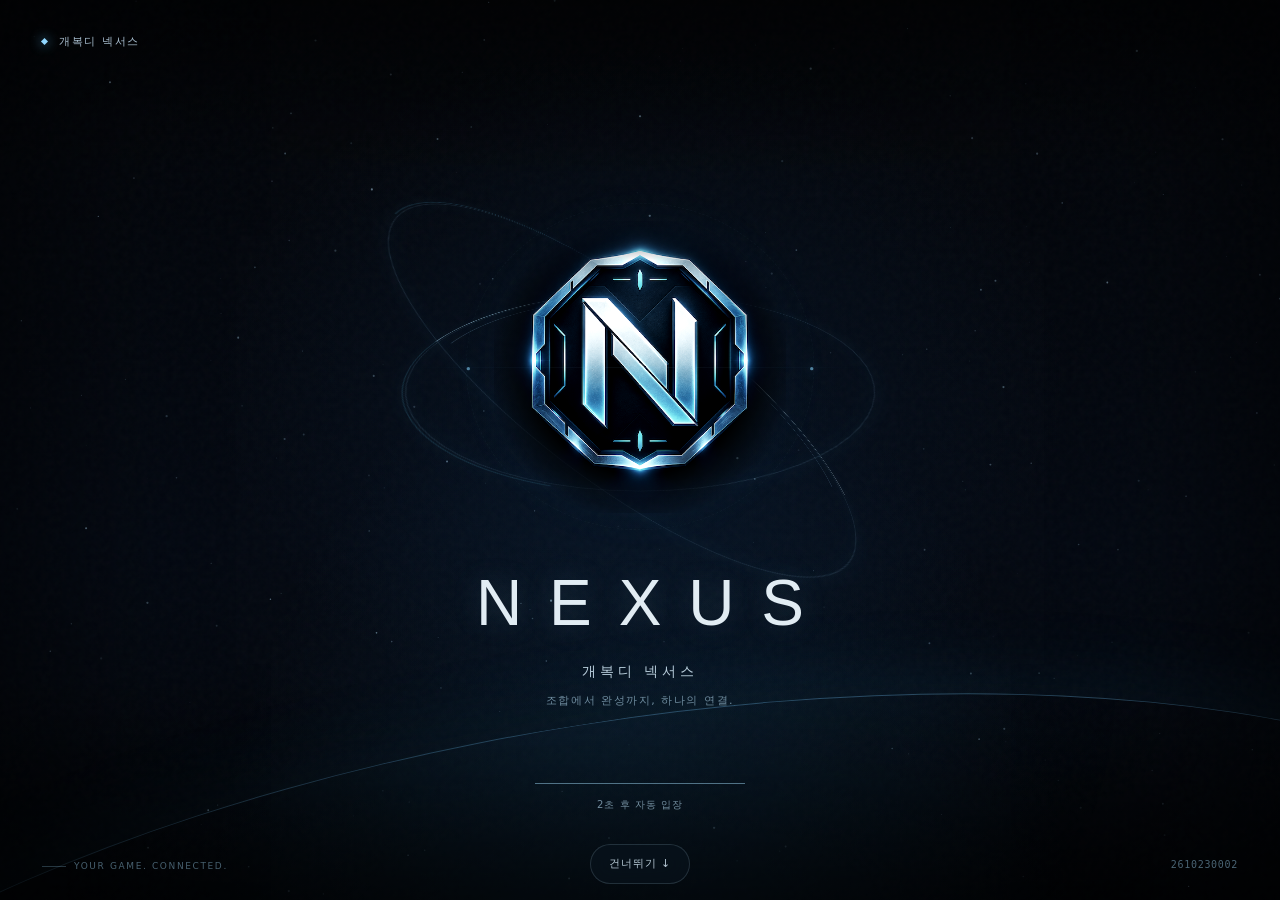
==== commit f18775fb: "nex-2610230002 nex-2610230002" ====
--- a/index.html
+++ b/index.html
@@ -1,21 +1,16 @@
 <!DOCTYPE html>
 <html lang="ko" class="nexus-booting">
 <head>
-<meta charset="UTF-8"/>
 <meta name="google-site-verification" content="RTuDWbMdnKgbpRpl05eXh9epFwWRSxju4NOl8OtjMsI" />
-    <!-- 통합 버전/캐시 관리: NEXUS_BUILD_VERSION 하나를 바꾸면 표시 버전과 모든 화면·파일의 캐시가 함께 갱신됩니다. -->
-    <script id="nexusRelease" type="application/json">
-    {
-        "startScreen": "main",
-        "intro": {"enabled": true, "durationMs": 3000}
-    }
-    </script>
     <script>
-        window.NEXUS_BUILD_VERSION = "nex-v1_004";
-        window.NEXUS_RELEASE = JSON.parse(document.getElementById('nexusRelease').textContent);
-        window.NEXUS_RELEASE.version = window.NEXUS_BUILD_VERSION;
-        window.NEXUS_ROOT_URL = new URL('./index.html', document.baseURI).href;
-        window.NEXUS_PAGE = 'main';
+        window.NEXUS_BUILD_VERSION = "2610230002";
+        window.APP_VERSION = "2610230002";
+        window.NEXUS_ASSET_VERSIONS = {
+            "app.js": "2610230002",
+            "config.js": "2610230002",
+            "style.css": "2610230002",
+            "data.js": "2610230002"
+        };
         if (new URLSearchParams(window.location.search).get('nexusStandalone') === 'build') {
             document.documentElement.classList.add('nexus-standalone-build');
         }
@@ -24,304 +19,167 @@
             favorites: "nexusFavorites",
             fontScale: "nexusFontScaleV2"
         };
+        window.nexusAssetVersion = function(key){
+            var versions = window.NEXUS_ASSET_VERSIONS || {};
+            return versions[key] || window.NEXUS_BUILD_VERSION || 'dev';
+        };
+        window.nexusAssetUrl = function(src, key){
+            var version = window.nexusAssetVersion(key || src.replace(/^\.\//, ''));
+            var separator = src.indexOf('?') === -1 ? '?' : '&';
+            return src + separator + 'v=' + encodeURIComponent(version);
+        };
+        window.nexusCleanUpdateParams = function(){
+            if(!window.location || !window.history || !window.history.replaceState) return;
+            try{
+                var url = new URL(window.location.href);
+                var changed = false;
+                ['fresh','__nexus_check'].forEach(function(name){
+                    if(url.searchParams.has(name)){
+                        url.searchParams.delete(name);
+                        changed = true;
+                    }
+                });
+                if(changed) window.history.replaceState(null, document.title || '', url.pathname + url.search + url.hash);
+            }catch(e){}
+        };
+        window.nexusCheckIndexUpdate = function(){
+            if(!window.fetch || !window.location || window.location.protocol === 'file:') return;
+            var current = window.NEXUS_BUILD_VERSION || window.APP_VERSION || '';
+            var url = new URL(window.location.href);
+            url.searchParams.set('__nexus_check', String(Date.now()));
+            fetch(url.href, { cache:'no-store' }).then(function(res){
+                if(!res.ok) return '';
+                return res.text();
+            }).then(function(html){
+                var match = String(html || '').match(/window\.(?:NEXUS_BUILD_VERSION|APP_VERSION)\s*=\s*["']([^"']+)["']/);
+                var latest = match && match[1];
+                if(!latest || latest === current) return;
+                var key = 'nexus-auto-refresh:' + latest;
+                try{
+                    if(sessionStorage.getItem(key) === '1') return;
+                    sessionStorage.setItem(key, '1');
+                }catch(e){}
+                var next = new URL(window.location.href);
+                next.searchParams.set('fresh', latest);
+                next.searchParams.delete('__nexus_check');
+                window.location.replace(next.href);
+            }).catch(function(){});
+        };
+        window.nexusCleanUpdateParams();
+        setTimeout(window.nexusCheckIndexUpdate, 1200);
+        window.addEventListener('focus', window.nexusCheckIndexUpdate);
+        document.addEventListener('visibilitychange', function(){
+            if(!document.hidden) window.nexusCheckIndexUpdate();
+        });
+        setInterval(window.nexusCheckIndexUpdate, 180000);
     </script>
 
-    <style id="nexusSharedStyle">
-.nexus-start-wrap{display:inline-flex;align-items:center;flex:0 0 auto;}
-.nexus-start-trigger{box-sizing:border-box;display:inline-flex;align-items:center;justify-content:center;width:34px;height:34px;padding:0;border:1px solid #444047;border-radius:8px;background:#17171c;color:#e6c89e;cursor:pointer;}
-.nexus-start-trigger:hover,.nexus-start-trigger[aria-expanded="true"]{border-color:#e7c57b;background:#28231c;color:#fff0cb;}
-.nexus-start-trigger:focus-visible,.nexus-start-option:focus-visible{outline:2px solid #e7c57b;outline-offset:3px;}
-.nexus-start-menu{box-sizing:border-box;position:fixed;z-index:1000000;width:min(276px,calc(100vw - 24px));padding:14px;border:1px solid #51432b;border-radius:12px;background:#15161a;color:#f4ead8;box-shadow:0 12px 40px #0008;font-family:system-ui,-apple-system,sans-serif;font-size:13px;line-height:1.5;}
-.nexus-start-menu[hidden]{display:none;}
-.nexus-start-heading{display:block;margin-bottom:3px;font-size:14px;font-weight:800;}
-.nexus-start-description{margin:0 0 12px;color:#b2ac9f;font-size:12px;}
-.nexus-start-option{box-sizing:border-box;display:flex;align-items:center;justify-content:space-between;gap:12px;width:100%;margin-top:6px;padding:10px 12px;border:1px solid #39373a;border-radius:8px;background:#202125;color:#e5e2da;text-align:left;font:inherit;cursor:pointer;}
-.nexus-start-option[aria-checked="true"]{border-color:#b99551;background:#30291d;color:#ffe5af;}
-.nexus-start-check{font-weight:800;color:#e7c57b;}
-.nexus-start-status{min-height:18px;margin:10px 0 0;color:#b2ac9f;font-size:11px;}
-.app-header .nexus-start-trigger{border-color:#2c4055;background:#132131;color:#a9c8ff;}
-.app-header .nexus-start-trigger:hover,.app-header .nexus-start-trigger[aria-expanded="true"]{border-color:#8795a4;background:#1c3047;}
-@media(max-width:600px){.nexus-start-trigger{width:32px;height:32px;}}
-/* 두 화면 공용 시네마틱 인트로 */
-#nexusBootScreen.nexus-cinematic,#dpsBootScreen.nexus-cinematic{display:grid;place-items:center;isolation:isolate;overflow:hidden;background:#02050a;color:#eaf5ff;font-family:system-ui,-apple-system,BlinkMacSystemFont,"Segoe UI",sans-serif;opacity:1;transition:opacity .65s ease,filter .65s ease;}
-#nexusBootScreen.nexus-cinematic.is-leaving,#dpsBootScreen.nexus-cinematic.is-leaving{display:grid!important;opacity:0;filter:blur(8px);pointer-events:none;}
-.nexus-cinematic::before{content:"";position:absolute;inset:0;z-index:-1;background:radial-gradient(ellipse at 50% 43%,#0a264650,transparent 47%),radial-gradient(ellipse at 50% 110%,#123f6555,transparent 48%),linear-gradient(180deg,#020408,#030811 60%,#02050a);}
-.nexus-cinematic::after{content:"";position:absolute;inset:0;pointer-events:none;box-shadow:inset 0 0 160px 45px #0008;background:linear-gradient(0deg,#0008,transparent 25%,transparent 80%,#0005);}
-.nexus-cinema-stars{position:absolute;inset:0;width:100%;height:100%;opacity:.8;}
-.nexus-cinema-horizon{position:absolute;left:-30%;right:-30%;bottom:-68%;height:88%;border-radius:50%;border-top:1px solid #74c5fb55;background:radial-gradient(ellipse at 50% 0%,#2072a21a,transparent 38%);box-shadow:0 -10px 90px #2c9ddd16;transform:rotate(-9deg);animation:nexusHorizon 4s ease-out both;}
-.nexus-cinema-grain{position:absolute;inset:0;pointer-events:none;opacity:.12;background-image:url("data:image/svg+xml,%3Csvg viewBox='0 0 180 180' xmlns='http://www.w3.org/2000/svg'%3E%3Cfilter id='n'%3E%3CfeTurbulence type='fractalNoise' baseFrequency='.8' numOctaves='3' stitchTiles='stitch'/%3E%3C/filter%3E%3Crect width='100%25' height='100%25' opacity='.24' filter='url(%23n)'/%3E%3C/svg%3E");}
-.nexus-cinema-top{position:absolute;top:34px;left:42px;right:42px;display:flex;align-items:center;justify-content:space-between;gap:20px;z-index:2;}
-.nexus-cinema-brand{display:flex;align-items:center;gap:12px;color:#a9bfd0;font-size:11px;letter-spacing:.15em;}
-.nexus-cinema-brand::before{content:"";width:5px;height:5px;background:#91d8ff;box-shadow:0 0 12px #5cc6ff;transform:rotate(45deg);}
-.nexus-cinema-skip{position:absolute;left:50%;bottom:calc(16px + env(safe-area-inset-bottom,0px));transform:translateX(-50%);z-index:3;min-height:40px;white-space:nowrap;border:1px solid #accde12b;background:#12212d44;border-radius:99px;padding:10px 18px;color:#b5c7d3;font-family:inherit;font-size:11px;font-weight:500;line-height:1.3;letter-spacing:.08em;cursor:pointer;backdrop-filter:blur(14px);transition:background .2s,border-color .2s;}
-.nexus-cinema-skip:hover{background:#28445b66;border-color:#b0dfff88;color:#fff;}
-.nexus-cinema-skip:focus-visible{outline:2px solid #9ddfff;outline-offset:4px;}
-.nexus-cinema-content{position:relative;z-index:1;display:flex;flex-direction:column;align-items:center;text-align:center;transform:translateY(-15px);}
-.nexus-cinema-emblem{position:relative;width:clamp(300px,44vw,540px);height:clamp(280px,36vw,410px);display:grid;place-items:center;perspective:800px;}
-.nexus-cinema-aura{position:absolute;width:70%;aspect-ratio:1;border-radius:50%;background:radial-gradient(circle,#2f8bc519,transparent 65%);filter:blur(18px);animation:nexusAura 3.2s ease-out both;}
-.nexus-cinema-orbit{position:absolute;width:84%;aspect-ratio:1;border:1px solid #8ac7ed26;border-radius:50%;box-shadow:0 0 22px #59bdf30b,inset 0 0 30px #59bdf307;transform:rotateX(66deg) rotateZ(-28deg);animation:nexusOrbitEnter 2.8s cubic-bezier(.16,1,.3,1) both;}
-.nexus-cinema-orbit::before,.nexus-cinema-orbit::after{content:"";position:absolute;inset:-4px;border:1px solid transparent;border-top-color:#b3e7ff91;border-left-color:#4a93b63d;border-radius:50%;animation:nexusOrbitSpin 14s linear infinite;}
-.nexus-cinema-orbit::after{inset:14px;border-top-color:#9fdfff38;border-left-color:transparent;animation-direction:reverse;animation-duration:22s;}
-.nexus-cinema-orbit.second{width:100%;opacity:.48;transform:rotateX(68deg) rotateY(35deg) rotateZ(42deg);animation-delay:.15s;}
-.nexus-cinema-orbit.second::before{border-top-color:#d7efff66;animation-duration:24s;}
-.nexus-cinema-guides{position:absolute;inset:3% 12%;border-radius:50%;border:1px dashed #acd6ef10;transform:scale(.85);opacity:.6;animation:nexusGuideEnter 2.4s ease both;}
-.nexus-cinema-guides::before,.nexus-cinema-guides::after{content:"";position:absolute;width:4px;height:4px;top:50%;background:#81cef6;border-radius:50%;box-shadow:0 0 14px #54b8f0;}
-.nexus-cinema-guides::before{left:0}.nexus-cinema-guides::after{right:0}
-.nexus-cinema-mark{position:relative;width:clamp(185px,25vw,292px);height:auto;aspect-ratio:1;object-fit:contain;mask-image:radial-gradient(circle,#000 52%,transparent 74%);filter:saturate(.55) contrast(1.12) drop-shadow(0 0 28px #3ca6e51a);animation:nexusMarkEnter 2.5s cubic-bezier(.16,1,.3,1) both;}
-.nexus-cinema-flare{position:absolute;left:5%;right:5%;top:50%;height:1px;background:linear-gradient(90deg,transparent,#8cd8ff44,transparent);opacity:.5;box-shadow:0 0 20px #50bcff55;animation:nexusFlare 3s ease-out both;pointer-events:none;}
-.nexus-cinema-heading{margin:-7px 0 0;padding-left:.42em;color:#e1ecf3;font-family:"Arial",system-ui,sans-serif;font-size:clamp(40px,5vw,65px);font-weight:400;line-height:1.2;letter-spacing:.42em;text-shadow:0 0 30px #8abede30;animation:nexusTypeEnter 2.4s .55s cubic-bezier(.16,1,.3,1) both;}
-.nexus-cinema-name{margin:21px 0 0;color:#b9cedc;font-size:14px;font-weight:500;letter-spacing:.28em;animation:nexusTextEnter 1.5s 1.1s ease both;}
-.nexus-cinema-tagline{margin:12px 0 0;color:#6f8c9f;font-size:11px;letter-spacing:.14em;animation:nexusTextEnter 1.5s 1.35s ease both;}
-.nexus-cinema-foot{position:absolute;bottom:calc(88px + env(safe-area-inset-bottom,0px));left:50%;width:210px;transform:translateX(-50%);text-align:center;z-index:2;animation:nexusTextEnter 1.4s .8s ease both;}
-.nexus-cinema-track{height:1px;overflow:hidden;background:#9ed7fa1a;margin-bottom:14px;}
-.nexus-cinema-track::after{content:"";display:block;width:44%;height:100%;background:linear-gradient(90deg,transparent,#8bcff2,transparent);animation:nexusLoading 2s ease-in-out infinite;}
-.nexus-cinema-status{margin:0;color:#718c9d;font-size:10px;letter-spacing:.1em;}
-.nexus-cinematic.is-ready .nexus-cinema-track::after{width:100%;animation:none;background:#98cfe973;}
-.nexus-cinema-version{position:absolute;right:42px;bottom:28px;z-index:2;color:#496373;font:10px/1.4 ui-monospace,monospace;letter-spacing:.07em;}
-.nexus-cinema-edge{position:absolute;left:42px;bottom:29px;z-index:2;display:flex;align-items:center;gap:8px;color:#47606f;font-size:9px;letter-spacing:.18em;}
-.nexus-cinema-edge::before{content:"";width:24px;height:1px;background:#83b7d548;}
-@keyframes nexusMarkEnter{0%{opacity:0;transform:scale(.82) translateZ(-100px);filter:brightness(.15) saturate(.2) blur(12px)}35%{opacity:1}70%{filter:brightness(1.12) saturate(.55) blur(0)}100%{opacity:1;transform:scale(1);filter:saturate(.55) contrast(1.12)}}
-@keyframes nexusOrbitEnter{0%{opacity:0;scale:.7;filter:blur(7px)}100%{opacity:1;scale:1;filter:blur(0)}}
-@keyframes nexusOrbitSpin{to{rotate:360deg}}
-@keyframes nexusGuideEnter{from{opacity:0;rotate:-25deg;scale:.8}to{opacity:.6;rotate:0deg;scale:1}}
-@keyframes nexusTypeEnter{from{opacity:0;letter-spacing:.7em;filter:blur(8px);translate:0 12px}to{opacity:1;letter-spacing:.42em;filter:blur(0);translate:0 0}}
-@keyframes nexusTextEnter{from{opacity:0;translate:0 8px}to{opacity:1;translate:0 0}}
-@keyframes nexusAura{from{opacity:0;scale:.5}to{opacity:1;scale:1}}
-@keyframes nexusFlare{0%,18%{opacity:0;scale:.2 1}42%{opacity:.8;scale:1.3 1}100%{opacity:.25;scale:1 1}}
-@keyframes nexusHorizon{from{opacity:0;translate:0 40px}to{opacity:1;translate:0 0}}
-@keyframes nexusLoading{from{translate:-110% 0}to{translate:340% 0}}
-@media(max-width:600px){.nexus-cinema-top{top:22px;left:22px;right:22px}.nexus-cinema-brand{font-size:9px}.nexus-cinema-skip{font-size:10px;padding:9px 13px}.nexus-cinema-content{transform:translateY(-18px)}.nexus-cinema-emblem{width:330px;height:290px}.nexus-cinema-heading{font-size:42px}.nexus-cinema-name{font-size:12px}.nexus-cinema-tagline{font-size:9px}.nexus-cinema-version{right:22px;bottom:calc(68px + env(safe-area-inset-bottom,0px))}.nexus-cinema-edge{left:22px;bottom:calc(68px + env(safe-area-inset-bottom,0px))}.nexus-cinematic::after{box-shadow:inset 0 0 80px 15px #0007}}
-@media(max-height:600px){.nexus-cinema-emblem{height:210px;width:310px}.nexus-cinema-mark{width:170px}.nexus-cinema-heading{font-size:34px}.nexus-cinema-name{margin-top:10px}.nexus-cinema-tagline{margin-top:7px}.nexus-cinema-content{transform:translateY(-18px)}}
-@media(prefers-reduced-motion:reduce){.nexus-cinematic *,.nexus-cinematic *::before,.nexus-cinematic *::after{animation:none!important;transition:none!important}.nexus-cinema-stars{display:none}}
-/* 아이콘과 이름을 같은 버튼 안에 배치하고, 실제 너비로 주변 버튼을 밀어냅니다. */
-body .nexus-labelled-control{position:relative!important;display:inline-flex!important;align-items:center!important;justify-content:flex-start!important;flex:0 0 auto!important;width:var(--nexus-control-base,34px)!important;min-width:var(--nexus-control-base,34px)!important;max-width:100%;gap:0!important;padding:0!important;overflow:hidden!important;white-space:nowrap;transition:width .18s ease,background .15s ease,border-color .15s ease!important;}
-body .nexus-labelled-control > .nexus-control-icon{display:flex!important;align-items:center!important;justify-content:center!important;flex:0 0 calc(var(--nexus-control-base,34px) - 2px)!important;width:calc(var(--nexus-control-base,34px) - 2px)!important;min-width:0;height:100%;margin:0!important;line-height:1;}
-body .nexus-labelled-control > .nexus-action-label{position:static!important;display:block!important;flex:0 0 auto;max-width:0;overflow:hidden;margin:0!important;padding:0!important;opacity:0;font:600 11px/1.3 system-ui,-apple-system,sans-serif!important;letter-spacing:0!important;white-space:nowrap;color:inherit;pointer-events:none;transition:opacity .12s ease,max-width .18s ease;}
-body .nexus-labelled-control > .nexus-action-label > span{display:inline!important;font:inherit!important;letter-spacing:inherit!important;}
-body .nexus-labelled-control.is-label-visible{width:var(--nexus-control-expanded,150px)!important;}
-body .nexus-labelled-control.is-label-visible > .nexus-action-label{max-width:var(--nexus-label-width,180px);opacity:1;}
-.global-header[data-nexus-layout="rail"] .gh-right{flex-direction:column;align-items:flex-start;gap:8px;}
-.global-header[data-nexus-layout="rail"] .gh-fontsize-popup{left:0;right:auto;}
-.global-header[data-nexus-layout="bar"] .gh-left{flex:0 1 240px;min-width:38px;}
-.global-header[data-nexus-layout="bar"] .gh-center{position:static;transform:none;flex:1 1 auto;min-width:0;justify-content:center;}
-.global-header[data-nexus-layout="bar"] .gh-nav-btn{flex:0 1 auto;min-width:0;}
-.global-header[data-nexus-layout="bar"] .gh-nav-label{min-width:0;overflow:hidden;text-overflow:ellipsis;white-space:nowrap;}
-.global-header[data-nexus-layout="bar"] .gh-right{flex:0 0 auto;margin-left:0;}
-.hdr.app-header .hdr-meta{flex-wrap:wrap;max-width:100%;}
-@media(max-width:767px){.global-header .gh-left{padding-right:120px;}.global-header:has(.gh-right .is-label-visible) .gh-left{padding-right:240px;}}
-@media(prefers-reduced-motion:reduce){body .nexus-labelled-control,body .nexus-labelled-control > .nexus-action-label{transition:none!important;}}
+    <style>
+        html.nexus-booting body{margin:0;background:#08090b;color:#e7c57b;overflow:hidden;}
+        html.nexus-booting .global-header,html.nexus-booting .main-layout,html.nexus-booting .recipe-tooltip{visibility:hidden;}
+        #nexusBootScreen{position:fixed;inset:0;z-index:999999;display:flex;align-items:center;justify-content:center;background:#08090b;font-family:system-ui,-apple-system,sans-serif;}
+        #nexusBootScreen .boot-card{width:min(360px,calc(100vw - 48px));padding:32px;border:1px solid #51432b;border-radius:20px;background:#15161a;text-align:center;box-shadow:0 16px 60px #00000040;}
+        #nexusBootScreen .boot-title{font-weight:800;font-size:19px;margin-bottom:10px;color:#e7c57b;}
+        #nexusBootScreen .boot-desc{font-size:13px;line-height:1.7;color:#b2ac9f;}
+        #nexusBootScreen .boot-error-code{display:inline-flex;margin:16px 0 4px;padding:8px 16px;border-radius:8px;background:#33211d;color:#e1a38d;font-weight:800;}
+        #nexusBootScreen .boot-actions{display:flex;justify-content:center;gap:8px;margin-top:16px;}
+        #nexusBootScreen .boot-action-btn{height:38px;padding:0 14px;border:1px solid #51432b;border-radius:8px;background:#15161a;color:#e7c57b;font-weight:700;cursor:pointer;}
+        #nexusBootScreen .boot-action-btn.primary{border-color:#e7c57b;background:#e7c57b;color:#211c12;}
+        html.nexus-boot-error #nexusBootScreen .boot-card{border-color:#855d48;}
+        html:not(.nexus-booting) #nexusBootScreen{display:none;}
     </style>
-    <script id="nexusSharedRuntime">
-/* 통합 버전의 원본은 메인 index.html의 NEXUS_BUILD_VERSION과 #nexusRelease입니다. */
+    <script>
+        (function(){
+            function copyTextFallback(text){
+                var area=document.createElement('textarea');
+                area.value=text;
+                area.setAttribute('readonly','');
+                area.style.position='fixed';
+                area.style.left='-9999px';
+                document.body.appendChild(area);
+                area.select();
+                try{document.execCommand('copy');}catch(e){}
+                area.remove();
+            }
+            window.nexusCopyBootErrorCode=function(code, btn){
+                var done=function(){ if(btn){ var old=btn.textContent; btn.textContent='복사됨'; setTimeout(function(){btn.textContent=old;},1200); } };
+                if(navigator.clipboard && window.isSecureContext){
+                    navigator.clipboard.writeText(code).then(done).catch(function(){ copyTextFallback(code); done(); });
+                }else{
+                    copyTextFallback(code); done();
+                }
+            };
+            window.nexusShowBootError=function(code, err){
+                window.__nexusBootError=true;
+                if(window.nexusCancelIntro) window.nexusCancelIntro();
+                try{window.NEXUS_LAST_BOOT_ERROR={code:code,error:err||'unknown',time:Date.now()};}catch(e){}
+                try{
+                    document.documentElement.classList.add('nexus-booting','nexus-boot-error');
+                    var boot=document.getElementById('nexusBootScreen');
+                    if(boot){
+                        boot.removeAttribute('aria-hidden');
+                        boot.innerHTML='<div class="boot-card"><div class="boot-title">넥서스 초기화에 실패했습니다</div><div class="boot-desc">새로고침 후에도 반복되면 제작자에게 아래 오류코드를 전달해주세요.</div><div class="boot-error-code" aria-label="오류코드">'+code+'</div><div class="boot-actions"><button class="boot-action-btn" id="nexusBootCopyBtn" type="button">오류코드 복사</button><button class="boot-action-btn primary" type="button" onclick="window.location.reload()">새로고침</button></div></div>';
+                        var copyBtn=document.getElementById('nexusBootCopyBtn');
+                        if(copyBtn) copyBtn.onclick=function(){ window.nexusCopyBootErrorCode(code, copyBtn); };
+                    }
+                }catch(e){}
+            };
+            function releaseBootScreen(){
+                if(window.__nexusBootError) return;
+                if(window.nexusFinishIntro && !window.__nexusIntroReleased){window.nexusFinishIntro(releaseBootScreen);return;}
+                try{document.documentElement.classList.remove('nexus-booting','nexus-boot-error');}catch(e){}
+                try{
+                    var boot=document.getElementById('nexusBootScreen');
+                    if(boot) boot.setAttribute('aria-hidden','true');
+                }catch(e){}
+            }
+            window.nexusMarkAppReady=function(){
+                window.__nexusAppReady=true;
+                requestAnimationFrame(function(){ requestAnimationFrame(releaseBootScreen); });
+            };
+            setTimeout(function(){
+                if(!window.__nexusAppReady && !window.__nexusBootError && typeof window.nexusShowBootError === 'function'){
+                    window.nexusShowBootError('N1000', new Error('boot timeout'));
+                }
+            },8000);
+        })();
+    </script>
+<meta charset="UTF-8">
+    <meta name="viewport" content="width=device-width, initial-scale=1.0, maximum-scale=1.0, user-scalable=no, viewport-fit=cover">
+    <title>개복디 넥서스</title>
+    <meta http-equiv="Cache-Control" content="no-cache, no-store, must-revalidate">
+    <meta http-equiv="Pragma" content="no-cache">
+    <meta http-equiv="Expires" content="0">
+    <link rel="icon" href="./icon.png?v=2610230002" type="image/png">
+    <meta property="og:image" content="https://sldbox.github.io/site/logo.png?v=2610230002">
+    <meta property="og:image:secure_url" content="https://sldbox.github.io/site/logo.png?v=2610230002">
+    <meta property="og:image:type" content="image/png">
+    <meta property="og:image:alt" content="개복디 넥서스">
+    <meta name="twitter:image" content="https://sldbox.github.io/site/logo.png?v=2610230002">
+    <meta name="twitter:image:alt" content="개복디 넥서스">
+    <meta name="description" content="유닛도감, 히든보드, 재료보드, 정수계산을 한곳에서 사용할 수 있는 개복디 넥서스 조합/계산 HUB">
+    <meta property="og:type" content="website">
+    <meta property="og:url" content="https://sldbox.github.io/site/">
+    <meta property="og:title" content="개복디 넥서스 - 히든조합&정수 계산 HUB">
+    <meta property="og:description" content="유닛도감, 히든보드, 재료보드, 정수계산을 한곳에서 사용할 수 있는 개복디 넥서스 조합/계산 HUB">
+    <meta property="og:image:width" content="1200">
+    <meta property="og:image:height" content="630">
+    <meta name="twitter:card" content="summary_large_image">
+    <meta name="twitter:title" content="개복디 넥서스 - 히든조합&정수 계산 HUB">
+    <meta name="twitter:description" content="유닛도감, 히든보드, 재료보드, 정수계산을 한곳에서 사용할 수 있는 개복디 넥서스 조합/계산 HUB">
+    <script>
+        document.write('<link rel="stylesheet" href="' + window.nexusAssetUrl('style.css', 'style.css') + '">');
+    </script>
+<script id="standaloneExperience">
 (function(){
-  'use strict';
-  var release=window.NEXUS_RELEASE;
-  if(!release || typeof release.version!=='string' || !release.version) throw new Error('Invalid Nexus release');
-  var rootUrl=new URL(window.NEXUS_ROOT_URL,document.baseURI);
-  var rootDirectory=new URL('./',rootUrl);
-  var isDps=window.NEXUS_PAGE==='dps';
-  // 로컬 파일에서는 숨겨진 메인 문서가 공통 코드를 전달합니다.
-  if(!isDps && window.location.protocol==='file:' && new URLSearchParams(window.location.search).get('nexusBundle')==='1' && window.parent!==window){
-    window.NEXUS_REDIRECTING=true;
-    window.parent.postMessage({
-      type:'nexus:bundle',
-      release:release,
-      runtime:document.getElementById('nexusSharedRuntime').textContent,
-      style:document.getElementById('nexusSharedStyle').textContent
-    },'*');
-    return;
-  }
-  var cacheVersion=release.version;
-  var checking=false;
-  var startScreenKey='nexusStartScreen';
-
-  function startScreen(){
-    try{
-      var saved=localStorage.getItem(startScreenKey);
-      if(saved==='main' || saved==='dps') return saved;
-    }catch(error){}
-    return release.startScreen==='dps'?'dps':'main';
-  }
-  function calculatorUrl(){
-    var url=new URL('./dps/index.html',rootDirectory);
-    url.searchParams.set('v',cacheVersion);
-    if(new URLSearchParams(window.location.search).get('intro')==='preview') url.searchParams.set('intro','preview');
-    return url;
-  }
-
-  function normalizeKey(key){return String(key || '').replace(/^\.\//,'').replace(/^\//,'');}
-  function assetVersion(key){return cacheVersion;}
-  function assetUrl(src,key){
-    var version=assetVersion(key || src);
-    var separator=src.indexOf('?')===-1?'?':'&';
-    return src+separator+'v='+encodeURIComponent(version);
-  }
-  function sharedAssetUrl(path){
-    var key=normalizeKey(path);
-    return new URL(key,rootDirectory).href+'?v='+encodeURIComponent(cacheVersion);
-  }
-  function parseRelease(html){
-    var doc=new DOMParser().parseFromString(html,'text/html');
-    var node=doc.getElementById('nexusRelease');
-    var value=node && JSON.parse(node.textContent);
-    var match=html.match(/window\.NEXUS_BUILD_VERSION\s*=\s*["']([^"']+)["']/);
-    if(!value || !match) throw new Error('Nexus release missing');
-    value.version=match[1];
-    return value;
-  }
-  function signature(value){
-    return JSON.stringify([value.version,value.startScreen || 'main',value.intro || {}]);
-  }
-  function cleanUpdateParams(){
-    if(window.location.protocol==='file:') return;
-    try{
-      var url=new URL(window.location.href);
-      var changed=false;
-      ['fresh','__nexus_check','__dps_check'].forEach(function(name){
-        if(url.searchParams.has(name)){url.searchParams.delete(name);changed=true;}
-      });
-      if(changed) window.history.replaceState(null,'',url.pathname+url.search+url.hash);
-    }catch(error){}
-  }
-  function checkIndexUpdate(){
-    if(checking || !window.fetch || window.location.protocol==='file:') return;
-    checking=true;
-    var url=new URL(rootUrl.href);
-    url.searchParams.set('__nexus_check',String(Date.now()));
-    fetch(url.href,{cache:'no-store'}).then(function(response){
-      if(!response.ok) throw new Error('Nexus release request failed');
-      return response.text();
-    }).then(function(html){
-      var latest=parseRelease(html);
-      if(signature(latest)===signature(release)) return;
-      var key='nexus-auto-refresh:'+window.location.pathname+':'+signature(latest);
-      try{
-        if(sessionStorage.getItem(key)==='1') return;
-        sessionStorage.setItem(key,'1');
-      }catch(error){}
-      window.dispatchEvent(new Event('nexus:before-update'));
-      var next=new URL(window.location.href);
-      next.searchParams.set('fresh',latest.version);
-      next.searchParams.set('v',latest.version);
-      next.searchParams.delete('__nexus_check');
-      next.searchParams.delete('__dps_check');
-      window.location.replace(next.href);
-    }).catch(function(){}).finally(function(){checking=false;});
-  }
-
-  window.NEXUS_BUILD_VERSION=release.version;
-  window.NEXUS_CACHE_VERSION=cacheVersion;
-  window.APP_VERSION=release.version;
-  window.NEXUS_ASSET_VERSIONS={};
-  window.nexusAssetVersion=assetVersion;
-  window.nexusAssetUrl=assetUrl;
-  window.nexusSharedAssetUrl=sharedAssetUrl;
-  window.nexusCheckIndexUpdate=checkIndexUpdate;
-  window.nexusCleanUpdateParams=cleanUpdateParams;
-  if(isDps){
-    // 기존 계산/저장 코드가 사용하는 이름은 유지하고, 값은 통합 설정에서 받습니다.
-    window.DPS_BUILD_VERSION=release.version;
-    window.DPS_ASSET_VERSIONS={};
-    window.dpsAssetVersion=assetVersion;
-    window.dpsAssetUrl=assetUrl;
-    window.dpsImageAssetUrl=assetUrl;
-    window.dpsCheckIndexUpdate=checkIndexUpdate;
-    window.dpsCleanUpdateParams=cleanUpdateParams;
-  }
-
-  // /site 진입에만 첫 화면 설정을 적용합니다. 명시적인 메인 이동은 우선합니다.
-  if(!isDps){
-    var params=new URLSearchParams(window.location.search);
-    var explicit=params.get('view');
-    var requestedCalculator=explicit==='dps' || params.get('nexusView')==='dps';
-    if(params.get('nexusStandalone')!=='build' && (requestedCalculator || (explicit!=='main' && startScreen()==='dps'))){
-      window.NEXUS_REDIRECTING=true;
-      window.location.replace(calculatorUrl().href);
-    }
-  }
-
-  if(!document.getElementById('nexusSharedStyle')){
-    var sharedStyle=document.createElement('style');
-    sharedStyle.id='nexusSharedStyle';
-    sharedStyle.textContent=window.NEXUS_SHARED_STYLE || '';
-    document.head.appendChild(sharedStyle);
-  }
-
-  function mountStartScreenSetting(){
-    var host=document.querySelector(isDps?'.hdr-meta':'.gh-right');
-    if(!host || document.getElementById('nexusStartScreenMenu')) return;
-    var wrap=document.createElement('div');
-    wrap.className='nexus-start-wrap';
-    wrap.innerHTML='<button type="button" class="nexus-start-trigger" aria-label="첫 화면 설정" title="첫 화면 설정" aria-haspopup="menu" aria-expanded="false" aria-controls="nexusStartScreenMenu"><svg width="18" height="18" viewBox="0 0 24 24" fill="none" stroke="currentColor" stroke-width="1.7" stroke-linecap="round" stroke-linejoin="round" aria-hidden="true"><path d="m3 10 9-7 9 7M5 9v11h14V9M9 20v-7h6v7"/></svg></button>';
-    var trigger=wrap.firstElementChild;
-    var menu=document.createElement('div');
-    menu.id='nexusStartScreenMenu';
-    menu.className='nexus-start-menu';
-    menu.hidden=true;
-    menu.innerHTML='<strong class="nexus-start-heading">첫 화면 설정</strong><p class="nexus-start-description">넥서스에 접속할 때 먼저 볼 화면을 선택하세요.</p><div role="menu" aria-label="첫 화면 선택"><button type="button" class="nexus-start-option" role="menuitemradio" data-start-screen="main"><span>조합 · 도감</span><span class="nexus-start-check" aria-hidden="true"></span></button><button type="button" class="nexus-start-option" role="menuitemradio" data-start-screen="dps"><span>특성 · DPS 계산</span><span class="nexus-start-check" aria-hidden="true"></span></button></div><p class="nexus-start-status" role="status">이 브라우저에 저장됩니다.</p>';
-    host.appendChild(wrap);
-    document.body.appendChild(menu);
-    var options=Array.from(menu.querySelectorAll('[data-start-screen]'));
-    var status=menu.querySelector('.nexus-start-status');
-    function sync(){
-      options.forEach(function(option){
-        var selected=option.dataset.startScreen===startScreen();
-        option.setAttribute('aria-checked',String(selected));
-        option.querySelector('.nexus-start-check').textContent=selected?'✓':'';
-      });
-    }
-    function close(restoreFocus){
-      menu.hidden=true;
-      trigger.setAttribute('aria-expanded','false');
-      if(restoreFocus) trigger.focus();
-    }
-    function place(){
-      if(menu.hidden) return;
-      var rect=trigger.getBoundingClientRect();
-      var width=menu.offsetWidth;
-      var left=Math.max(12,Math.min(rect.right-width,window.innerWidth-width-12));
-      var top=Math.max(12,Math.min(rect.bottom+8,window.innerHeight-menu.offsetHeight-12));
-      menu.style.left=left+'px';
-      menu.style.top=top+'px';
-    }
-    trigger.addEventListener('click',function(){
-      if(!menu.hidden){close(false);return;}
-      sync();
-      menu.hidden=false;
-      trigger.setAttribute('aria-expanded','true');
-      place();
-      options.find(function(option){return option.getAttribute('aria-checked')==='true';}).focus();
-    });
-    options.forEach(function(option){
-      option.addEventListener('click',function(){
-        try{
-          localStorage.setItem(startScreenKey,option.dataset.startScreen);
-          sync();
-          status.textContent='저장했습니다. 다음 방문부터 적용됩니다.';
-        }catch(error){status.textContent='설정을 저장하지 못했습니다.';}
-      });
-    });
-    document.addEventListener('click',function(event){if(!wrap.contains(event.target) && !menu.contains(event.target)) close(false);});
-    document.addEventListener('keydown',function(event){
-      if(menu.hidden) return;
-      if(event.key==='Escape'){event.preventDefault();close(true);}
-      if(menu.contains(event.target) && ['ArrowDown','ArrowUp','Home','End'].includes(event.key)){
-        event.preventDefault();
-        var index=options.indexOf(document.activeElement);
-        var next=event.key==='Home'?0:event.key==='End'?options.length-1:(index+(event.key==='ArrowDown'?1:-1)+options.length)%options.length;
-        options[next].focus();
-      }
-    });
-    document.addEventListener('focusin',function(event){if(!menu.hidden && !wrap.contains(event.target) && !menu.contains(event.target)) close(false);});
-    window.addEventListener('resize',place,{passive:true});
-    window.addEventListener('storage',function(event){if(event.key===startScreenKey) sync();});
-    sync();
-  }
-
+'use strict';
+var isDps=false;
+var release={version:window.NEXUS_BUILD_VERSION,intro:{enabled:true,durationMs:3000}};
+function sharedAssetUrl(){return window.nexusAssetUrl('./icon.png','icon.png');}
   // 인트로는 세션/빌드당 한 번, 실제 앱 준비 완료 후에만 종료됩니다.
   var introState={active:false,ready:false,released:false,started:0,done:null,timer:0,frame:0,boot:null,skip:false};
   var introPreview=new URLSearchParams(window.location.search).get('intro')==='preview';
-  var introSeenKey='nexus:intro:'+release.version;
+  var introSeenKey='nex:intro:'+release.version;
   function introAlreadySeen(){try{return sessionStorage.getItem(introSeenKey)==='1';}catch(error){return false;}}
   window.nexusCancelIntro=function(){
     clearTimeout(introState.timer);
@@ -329,7 +187,7 @@
     introState.active=false;
     introState.released=true;
     window.__nexusIntroReleased=true;
-    if(introState.boot) introState.boot.classList.remove('nexus-cinematic','is-ready','is-leaving');
+    if(introState.boot) introState.boot.classList.remove('nexus-cinematic','is-ready','is-leaving','is-static');
     window.removeEventListener('resize',resizeIntroStars);
     document.removeEventListener('keydown',handleIntroKey,true);
   };
@@ -399,20 +257,21 @@
     if(introState.active || introState.released || window.NEXUS_REDIRECTING || window.DPS_STANDALONE_VIEW || new URLSearchParams(window.location.search).get('nexusStandalone')==='build') return;
     if(window.__nexusBootError || window.__dpsBootError) return;
     if(release.intro && release.intro.enabled===false) return;
-    if(window.matchMedia && window.matchMedia('(prefers-reduced-motion: reduce)').matches) return;
-    if(!introPreview && introAlreadySeen()) return;
+    var staticIntro=(window.matchMedia && window.matchMedia('(prefers-reduced-motion: reduce)').matches) || (!introPreview && introAlreadySeen());
     var boot=document.getElementById(isDps?'dpsBootScreen':'nexusBootScreen');
     if(!boot) return;
     introState.boot=boot;
     introState.active=true;
+    introState.skip=Boolean(staticIntro);
     introState.started=performance.now();
     boot.classList.add('nexus-cinematic');
+    if(staticIntro) boot.classList.add('is-static');
     boot.innerHTML='<canvas class="nexus-cinema-stars" aria-hidden="true"></canvas><div class="nexus-cinema-horizon" aria-hidden="true"></div><div class="nexus-cinema-grain" aria-hidden="true"></div><div class="nexus-cinema-top"><span class="nexus-cinema-brand">개복디 넥서스</span></div><button type="button" class="nexus-cinema-skip">건너뛰기 <span aria-hidden="true">↓</span></button><div class="nexus-cinema-content"><div class="nexus-cinema-emblem" aria-hidden="true"><div class="nexus-cinema-aura"></div><div class="nexus-cinema-guides"></div><div class="nexus-cinema-orbit"></div><div class="nexus-cinema-orbit second"></div><img class="nexus-cinema-mark" src="'+sharedAssetUrl('assets/brand/icon.png')+'" width="512" height="512" alt=""/><div class="nexus-cinema-flare"></div></div><h1 class="nexus-cinema-heading">NEXUS</h1><p class="nexus-cinema-name">개복디 넥서스</p><p class="nexus-cinema-tagline">조합에서 완성까지, 하나의 연결.</p></div><div class="nexus-cinema-foot"><div class="nexus-cinema-track" aria-hidden="true"></div><p class="nexus-cinema-status" role="status">화면을 준비하고 있습니다.</p></div><span class="nexus-cinema-edge" aria-hidden="true">YOUR GAME. CONNECTED.</span><span class="nexus-cinema-version"></span>';
     boot.querySelector('.nexus-cinema-version').textContent=release.version;
     boot.querySelector('.nexus-cinema-skip').addEventListener('click',skipIntro);
     document.addEventListener('keydown',handleIntroKey,true);
     window.addEventListener('resize',resizeIntroStars,{passive:true});
-    startIntroStars(boot.querySelector('canvas'));
+    if(!staticIntro) startIntroStars(boot.querySelector('canvas'));
   }
   window.nexusFinishIntro=function(done){
     if(introState.released){done();return;}
@@ -449,11 +308,13 @@
       ['.header-nexus-link','히든조합 계산기 이동',window.innerWidth<600?30:35],
       ['#dpsCompareOpen','전체 DPS 비교표',35],
       ['#independentWindowToggle','독립 창 선택',35],
-      ['.nexus-start-trigger','첫 화면 설정',window.innerWidth<600?32:34],
-      ['#btnBuildStandalone','조합·재료 독립 창',32]
+      ['#btnBuildStandalone','조합·재료 독립 창',window.innerWidth<768?32:34],
+      
+
     ];
     definitions.forEach(function(definition){
       document.querySelectorAll(definition[0]).forEach(function(control){
+        if(control.id==='btnBuildStandalone' && new URLSearchParams(window.location.search).get('nexusStandalone')==='build') return;
         var base=definition[2];
         control.style.setProperty('--nexus-control-base',base+'px');
         if(control.classList.contains('nexus-labelled-control')) return;
@@ -541,140 +402,39 @@
     window.addEventListener('blur',function(){touchTarget=null;hide();});
   }
 
-  function syncDocumentAssets(){
-    document.querySelectorAll('link[rel="icon"]').forEach(function(link){
-      link.setAttribute('href',sharedAssetUrl('assets/brand/icon.png'));
-    });
-    document.querySelectorAll('[data-nexus-asset]').forEach(function(image){
-      image.setAttribute('src',sharedAssetUrl(image.dataset.nexusAsset));
-    });
-    document.querySelectorAll('meta[property="og:image"],meta[property="og:image:secure_url"],meta[name="twitter:image"]').forEach(function(meta){
-      meta.setAttribute('content',sharedAssetUrl('assets/brand/logo.png'));
-    });
-    document.querySelectorAll('[data-nexus-view="dps"]').forEach(function(link){
-      link.setAttribute('href',assetUrl('./dps/index.html','dps/index.html'));
-    });
-    document.querySelectorAll('.header-nexus-link').forEach(function(link){
-      link.setAttribute('href',assetUrl('../index.html?view=main','index.html'));
-    });
-    mountStartScreenSetting();
-    mountControlLabels();
-    syncHeaderControlLayout();
-    mountIntro();
-  }
-  if(document.readyState==='loading') document.addEventListener('DOMContentLoaded',syncDocumentAssets,{once:true});
-  else syncDocumentAssets();
-  cleanUpdateParams();
-  setTimeout(checkIndexUpdate,1200);
-  window.addEventListener('focus',checkIndexUpdate);
-  document.addEventListener('visibilitychange',function(){if(!document.hidden) checkIndexUpdate();});
-  setInterval(checkIndexUpdate,180000);
+
+function init(){mountIntro();mountControlLabels();syncHeaderControlLayout();}
+if(document.readyState==='loading')document.addEventListener('DOMContentLoaded',init,{once:true});else init();
 })();
-    </script>
-
-    <style>
-        html.nexus-booting body{margin:0;background:#08090b;color:#e7c57b;overflow:hidden;}
-        html.nexus-booting .global-header,html.nexus-booting .main-layout,html.nexus-booting .recipe-tooltip{visibility:hidden;}
-        #nexusBootScreen{position:fixed;inset:0;z-index:999999;display:flex;align-items:center;justify-content:center;background:#08090b;font-family:system-ui,-apple-system,sans-serif;}
-        #nexusBootScreen .boot-card{width:min(360px,calc(100vw - 48px));padding:32px;border:1px solid #51432b;border-radius:20px;background:#15161a;text-align:center;box-shadow:0 16px 60px #00000040;}
-        #nexusBootScreen .boot-title{font-weight:800;font-size:19px;margin-bottom:10px;color:#e7c57b;}
-        #nexusBootScreen .boot-desc{font-size:13px;line-height:1.7;color:#b2ac9f;}
-        #nexusBootScreen .boot-error-code{display:inline-flex;margin:16px 0 4px;padding:8px 16px;border-radius:8px;background:#33211d;color:#e1a38d;font-weight:800;}
-        #nexusBootScreen .boot-actions{display:flex;justify-content:center;gap:8px;margin-top:16px;}
-        #nexusBootScreen .boot-action-btn{height:38px;padding:0 14px;border:1px solid #51432b;border-radius:8px;background:#15161a;color:#e7c57b;font-weight:700;cursor:pointer;}
-        #nexusBootScreen .boot-action-btn.primary{border-color:#e7c57b;background:#e7c57b;color:#211c12;}
-        html.nexus-boot-error #nexusBootScreen .boot-card{border-color:#855d48;}
-        html:not(.nexus-booting) #nexusBootScreen{display:none;}
-    </style>
-    <script>
-        (function(){
-            function copyTextFallback(text){
-                var area=document.createElement('textarea');
-                area.value=text;
-                area.setAttribute('readonly','');
-                area.style.position='fixed';
-                area.style.left='-9999px';
-                document.body.appendChild(area);
-                area.select();
-                try{document.execCommand('copy');}catch(e){}
-                area.remove();
-            }
-            window.nexusCopyBootErrorCode=function(code, btn){
-                var done=function(){ if(btn){ var old=btn.textContent; btn.textContent='복사됨'; setTimeout(function(){btn.textContent=old;},1200); } };
-                if(navigator.clipboard && window.isSecureContext){
-                    navigator.clipboard.writeText(code).then(done).catch(function(){ copyTextFallback(code); done(); });
-                }else{
-                    copyTextFallback(code); done();
-                }
-            };
-            window.nexusShowBootError=function(code, err){
-                window.__nexusBootError=true;
-                if(window.nexusCancelIntro) window.nexusCancelIntro();
-                try{window.NEXUS_LAST_BOOT_ERROR={code:code,error:err||'unknown',time:Date.now()};}catch(e){}
-                try{
-                    document.documentElement.classList.add('nexus-booting','nexus-boot-error');
-                    var boot=document.getElementById('nexusBootScreen');
-                    if(boot){
-                        boot.removeAttribute('aria-hidden');
-                        boot.innerHTML='<div class="boot-card"><div class="boot-title">넥서스 초기화에 실패했습니다</div><div class="boot-desc">새로고침 후에도 반복되면 제작자에게 아래 오류코드를 전달해주세요.</div><div class="boot-error-code" aria-label="오류코드">'+code+'</div><div class="boot-actions"><button class="boot-action-btn" id="nexusBootCopyBtn" type="button">오류코드 복사</button><button class="boot-action-btn primary" type="button" onclick="window.location.reload()">새로고침</button></div></div>';
-                        var copyBtn=document.getElementById('nexusBootCopyBtn');
-                        if(copyBtn) copyBtn.onclick=function(){ window.nexusCopyBootErrorCode(code, copyBtn); };
-                    }
-                }catch(e){}
-            };
-            function releaseBootScreen(){
-                if(window.__nexusBootError) return;
-                if(window.nexusFinishIntro && !window.__nexusIntroReleased){window.nexusFinishIntro(releaseBootScreen);return;}
-                try{document.documentElement.classList.remove('nexus-booting','nexus-boot-error');}catch(e){}
-                try{
-                    var boot=document.getElementById('nexusBootScreen');
-                    if(boot) boot.setAttribute('aria-hidden','true');
-                }catch(e){}
-            }
-            window.nexusMarkAppReady=function(){
-                window.__nexusAppReady=true;
-                requestAnimationFrame(function(){ requestAnimationFrame(releaseBootScreen); });
-            };
-            setTimeout(function(){
-                if(!window.__nexusAppReady && !window.__nexusBootError && typeof window.nexusShowBootError === 'function'){
-                    window.nexusShowBootError('N1000', new Error('boot timeout'));
-                }
-            },8000);
-        })();
-    </script>
-<meta name="viewport" content="width=device-width, initial-scale=1.0, maximum-scale=1.0, user-scalable=no, viewport-fit=cover">
-    <title>개복디 넥서스</title>
-    <meta http-equiv="Cache-Control" content="no-cache, no-store, must-revalidate">
-    <meta http-equiv="Pragma" content="no-cache">
-    <meta http-equiv="Expires" content="0">
-    <link rel="icon" href="./assets/brand/icon.png" type="image/png">
-    <meta property="og:image" content="https://sldbox.github.io/site/assets/brand/logo.png">
-    <meta property="og:image:secure_url" content="https://sldbox.github.io/site/assets/brand/logo.png">
-    <meta property="og:image:type" content="image/png">
-    <meta property="og:image:alt" content="개복디 넥서스">
-    <meta name="twitter:image" content="https://sldbox.github.io/site/assets/brand/logo.png">
-    <meta name="twitter:image:alt" content="개복디 넥서스">
-    <meta name="description" content="유닛도감, 히든보드, 재료보드, 정수계산, 특성·DPS 계산을 한곳에서 사용할 수 있는 개복디 넥서스">
-    <meta property="og:type" content="website">
-    <meta property="og:url" content="https://sldbox.github.io/site/">
-    <meta property="og:title" content="개복디 넥서스 - 히든조합&정수 계산 HUB">
-    <meta property="og:description" content="유닛도감, 히든보드, 재료보드, 정수계산, 특성·DPS 계산을 한곳에서 사용할 수 있는 개복디 넥서스">
-    <meta property="og:image:width" content="1200">
-    <meta property="og:image:height" content="630">
-    <meta name="twitter:card" content="summary_large_image">
-    <meta name="twitter:title" content="개복디 넥서스 - 히든조합&정수 계산 HUB">
-    <meta name="twitter:description" content="유닛도감, 히든보드, 재료보드, 정수계산, 특성·DPS 계산을 한곳에서 사용할 수 있는 개복디 넥서스">
-    <script>
-        document.write('<link rel="stylesheet" href="' + window.nexusAssetUrl('style.css', 'style.css') + '">');
-    </script>
+</script>
 </head>
 <body>
-<div id="nexusBootScreen" aria-live="polite"><div class="boot-card"><div class="boot-title">개복디 넥서스 적용 중</div><div class="boot-desc">최신 빌드와 설정을 불러오는 중입니다.</div></div></div>
+<div id="nexusBootScreen" aria-live="polite" aria-label="로딩"></div>
     <header id="globalHeader" class="global-header">
         <div class="gh-left">
             <div class="gh-logo-text" id="ghLogoText">
                 <span class="gh-brand-mark" aria-hidden="true">
-<img data-nexus-asset="assets/brand/nexus-mark.svg" src="./assets/brand/nexus-mark.svg" width="48" height="48" alt=""/>
+                    <svg viewBox="0 0 48 48" fill="none" xmlns="http://www.w3.org/2000/svg" focusable="false">
+                        <defs>
+                            <linearGradient id="nexusMarkEdge" x1="4" y1="2" x2="43" y2="46" gradientUnits="userSpaceOnUse">
+                                <stop stop-color="#FFF0C2"/>
+                                <stop offset=".48" stop-color="#BB9050"/>
+                                <stop offset="1" stop-color="#E7C57B"/>
+                            </linearGradient>
+                            <linearGradient id="nexusMarkFill" x1="7" y1="3" x2="39" y2="44" gradientUnits="userSpaceOnUse">
+                                <stop stop-color="#3B3326"/>
+                                <stop offset="1" stop-color="#151517"/>
+                            </linearGradient>
+                            <linearGradient id="nexusMarkLetter" x1="12" y1="14" x2="36" y2="35" gradientUnits="userSpaceOnUse">
+                                <stop stop-color="#FFF7E0"/>
+                                <stop offset="1" stop-color="#E7C57B"/>
+                            </linearGradient>
+                        </defs>
+                        <path d="M12 1.5H36L46.5 12V36L36 46.5H12L1.5 36V12L12 1.5Z" fill="url(#nexusMarkFill)" stroke="url(#nexusMarkEdge)" stroke-width="1.5"/>
+                        <path d="M13 5.5H35L42.5 13V35L35 42.5H13L5.5 35V13L13 5.5Z" stroke="#E5C17B" stroke-opacity=".36"/>
+                        <path d="M14.5 34V14L33.5 34V14" stroke="url(#nexusMarkLetter)" stroke-width="5" stroke-linecap="square" stroke-linejoin="bevel"/>
+                        <path d="M9 11H13M35 38H39M10 35V39M38 25V29" stroke="#EACB8D" stroke-width="1.4" stroke-linecap="round"/>
+                    </svg>
                 </span>
                 <div class="gh-title-wrap">
                     <span class="gh-title" id="ghTitleText" data-action="showAppVersion" role="button" tabindex="0" aria-label="앱 버전 보기">개복디 넥서스</span>
@@ -689,7 +449,8 @@
         </nav>
         <div class="sidebar-note"><div class="sidebar-orbit" aria-hidden="true"><span></span><span></span><b>✳</b></div><p>조합의 시작부터<br><strong>완성까지, 한곳에서.</strong></p><span class="sidebar-note-caption">YOUR GAME. CONNECTED.</span></div>
         <div class="gh-right">
-            <a class="gh-tool-btn" data-nexus-view="dps" href="./dps/index.html" aria-label="특성 계산기 이동" title="특성 계산기 이동"><svg width="19" height="19" viewBox="0 0 24 24" fill="none" stroke="currentColor" stroke-width="1.7" stroke-linecap="round" stroke-linejoin="round" aria-hidden="true"><rect x="5" y="2.5" width="14" height="19" rx="2.5"/><path d="M8 6h8v4H8zM8 14h1M12 14h1M16 14h.01M8 18h1M12 18h1M16 18h.01"/></svg></a>
+            <button type="button" id="btnBuildStandalone" class="gh-tool-btn" data-action="openBuildIndependentWindow" aria-label="조합·재료 독립 창" title="조합·재료 독립 창"><svg viewBox="0 0 24 24" fill="none" stroke="currentColor" stroke-width="1.6" stroke-linecap="round" stroke-linejoin="round" aria-hidden="true"><rect x="2.5" y="4" width="19" height="15" rx="2"/><rect x="11.5" y="11" width="7.5" height="5.5" rx="1"/></svg></button>
+            <a class="gh-tool-btn" data-nexus-view="dps" href="https://sldbox.github.io/dps/" aria-label="특성 계산기 이동" title="특성 계산기 이동"><span aria-hidden="true">D</span></a>
             <div class="gh-fontsize-ctrl">
                 <button type="button" class="gh-tool-btn gh-fontsize-trigger" data-action="toggleFontSizePopup" id="btnFontSizePopup" aria-label="글자 크기 조절" aria-controls="fontSizePopup" aria-expanded="false" title="글자 크기 조절">A</button>
                 <div id="fontSizePopup" class="gh-fontsize-popup" role="group" aria-label="글자 크기 조절" hidden>
@@ -713,7 +474,7 @@
         </section>
         <aside class="build-inspector hud-panel" aria-label="나의 조합">
             <section class="build-overview" aria-label="정수와 필요 재료">
-            <div class="inspector-heading"><div><span class="section-kicker">MY BUILD WORKSPACE</span><h2>나의 조합</h2></div><div class="inspector-window-controls"><button type="button" id="btnBuildStandalone" class="inspector-standalone-btn" data-action="openBuildIndependentWindow" aria-label="나의 조합과 필요 재료 독립 창 열기" title="독립 창 열기"><svg viewBox="0 0 24 24" fill="none" stroke="currentColor" stroke-width="1.6" stroke-linecap="round" stroke-linejoin="round" aria-hidden="true"><rect x="2.5" y="4" width="19" height="15" rx="2"/><rect x="11.5" y="11" width="7.5" height="5.5" rx="1"/></svg></button></div></div>
+            <div class="inspector-heading"><div><span class="section-kicker">MY BUILD WORKSPACE</span><h2>나의 조합</h2></div><div class="inspector-window-controls"></div></div>
             <div id="cartEssenceSummary" class="cart-essence-summary" aria-live="polite"></div>
             <section class="panel-costboard" id="panelCostboard" aria-label="필요 재료">
                 <details class="build-materials" open>
@@ -728,14 +489,13 @@
             </section>
         </aside>
         <section class="panel-right hud-panel" id="colRightPanel" aria-label="조합 보드">
-            <div class="panel-header hiddenboard-ph" id="boardMobileHeader"><div class="hiddenboard-ph-btns" id="hiddenboardGlobalActions"><button type="button" id="btnHideCompleted" class="btn-text-link" data-action="toggleHideCompleted"><span id="btnHideCompletedLabel">완료 숨기기</span></button><button type="button" id="btnRestoreAll" class="btn-text-link" data-action="restoreAllCompleted"><span id="btnRestoreAllLabel">전체 초기화</span></button></div></div>
+            <div class="panel-header hiddenboard-ph" id="boardMobileHeader"><div class="hiddenboard-ph-btns" id="hiddenboardGlobalActions"><button type="button" id="btnHideCompleted" class="ctrl-btn" data-action="toggleHideCompleted"><span id="btnHideCompletedLabel">완료 숨기기</span></button><button type="button" id="btnRestoreAll" class="ctrl-btn reset-btn" data-action="restoreAllCompleted"><span id="btnRestoreAllLabel">전체 초기화</span></button></div></div>
             <div id="boardContent" class="panel-body"></div>
         </section>
     </main>
     <div id="recipeTooltip" class="recipe-tooltip" role="tooltip" aria-live="polite"></div>
 <script>
         (function(){
-            if(window.NEXUS_REDIRECTING) return;
             var files = ['data.js','config.js','app.js'];
             function loadNext(index){
                 if(index >= files.length) return;
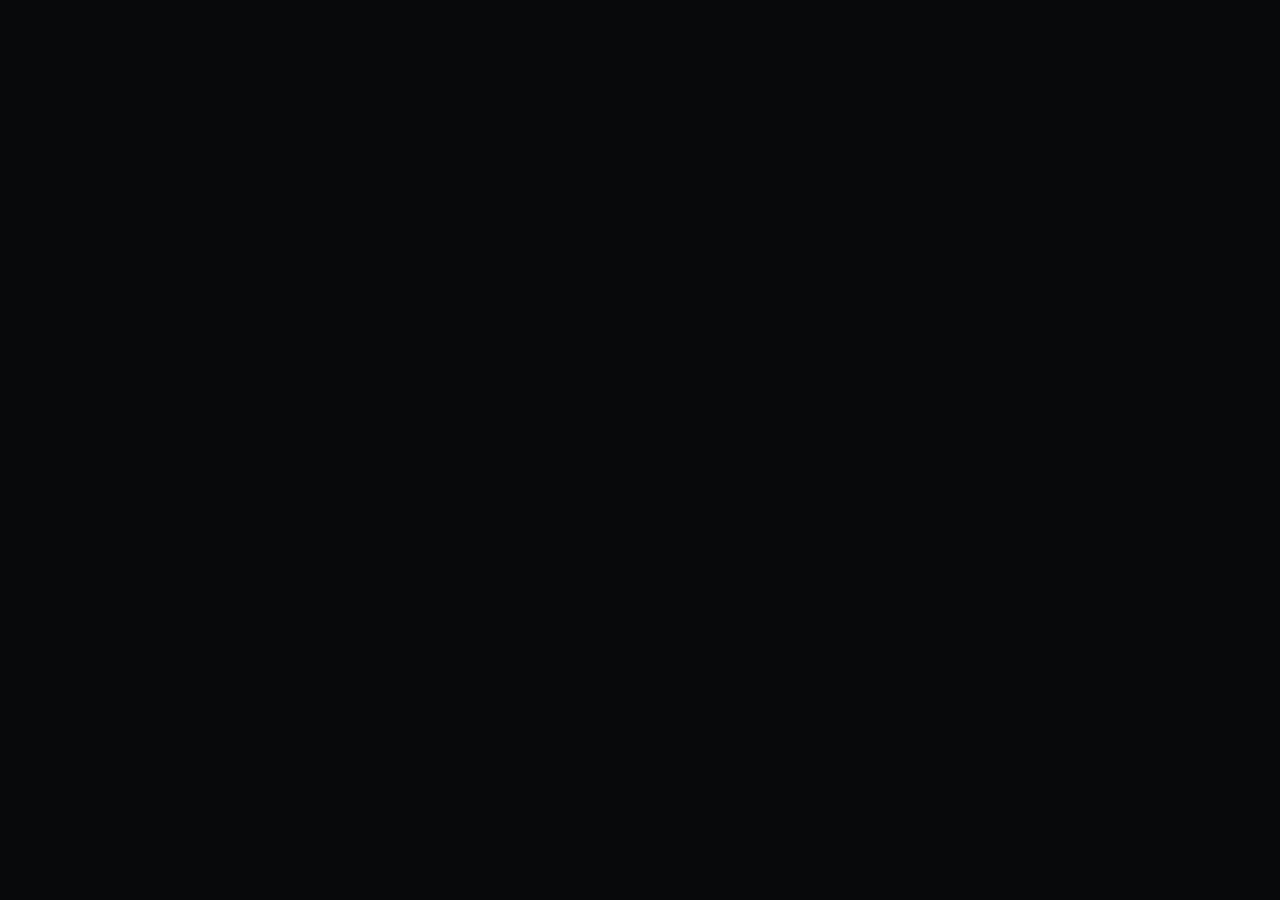
==== commit 30720003: "nex-2610240000 nex-2610240000" ====
--- a/index.html
+++ b/index.html
@@ -3,13 +3,13 @@
 <head>
 <meta name="google-site-verification" content="RTuDWbMdnKgbpRpl05eXh9epFwWRSxju4NOl8OtjMsI" />
     <script>
-        window.NEXUS_BUILD_VERSION = "2610230002";
-        window.APP_VERSION = "2610230002";
+        window.NEXUS_BUILD_VERSION = "2610240000";
+        window.APP_VERSION = "2610240000";
         window.NEXUS_ASSET_VERSIONS = {
-            "app.js": "2610230002",
-            "config.js": "2610230002",
-            "style.css": "2610230002",
-            "data.js": "2610230002"
+            "app.js": "2610240000",
+            "config.js": "2610240000",
+            "style.css": "2610240000",
+            "data.js": "2610240000"
         };
         if (new URLSearchParams(window.location.search).get('nexusStandalone') === 'build') {
             document.documentElement.classList.add('nexus-standalone-build');
@@ -113,6 +113,10 @@
                 window.__nexusBootError=true;
                 if(window.nexusCancelIntro) window.nexusCancelIntro();
                 try{window.NEXUS_LAST_BOOT_ERROR={code:code,error:err||'unknown',time:Date.now()};}catch(e){}
+                if(document.readyState==='loading' && !document.getElementById('nexusBootScreen')){
+                    document.addEventListener('DOMContentLoaded',function(){window.nexusShowBootError(code,err);},{once:true});
+                    return;
+                }
                 try{
                     document.documentElement.classList.add('nexus-booting','nexus-boot-error');
                     var boot=document.getElementById('nexusBootScreen');
@@ -124,24 +128,80 @@
                     }
                 }catch(e){}
             };
+            window.addEventListener('error',function(event){
+                if(event.error && !window.__nexusAppReady && !window.__nexusBootError){
+                    window.nexusShowBootError('N1001',event.error);
+                }
+            });
+            window.addEventListener('error',function(event){
+                var link=event.target;
+                if(link && link.matches && link.matches('link[data-boot-style]')){
+                    link.dataset.loadFailed='1';
+                    window.nexusShowBootError('N1004',new Error('style.css load failed'));
+                }
+            },true);
+            function waitForEssentialResources(){
+                function waitForDocument(){
+                    if(document.readyState!=='loading') return Promise.resolve();
+                    return new Promise(function(resolve){document.addEventListener('DOMContentLoaded',resolve,{once:true});});
+                }
+                function waitForStyle(){
+                    var link=document.querySelector('link[data-boot-style]');
+                    if(!link) return Promise.reject(new Error('required stylesheet missing'));
+                    if(link.dataset.loadFailed==='1') return Promise.reject(new Error('required stylesheet failed'));
+                    if(link.sheet) return Promise.resolve();
+                    return new Promise(function(resolve,reject){
+                        link.addEventListener('load',resolve,{once:true});
+                        link.addEventListener('error',function(){reject(new Error('required stylesheet failed'));},{once:true});
+                    });
+                }
+                function waitForPageLoad(){
+                    if(document.readyState==='complete') return Promise.resolve();
+                    return new Promise(function(resolve){window.addEventListener('load',resolve,{once:true});});
+                }
+                function waitForImages(){
+                    // 지연 로딩·숨겨진 상세 화면은 첫 화면 필수 리소스가 아닙니다.
+                    var images=Array.from(document.images).filter(function(img){
+                        return img.src && img.loading!=='lazy' && !img.closest('[hidden]');
+                    });
+                    return Promise.all(images.map(function(img){
+                        function check(){
+                            if(img.naturalWidth>0) return;
+                            throw new Error('required image failed: '+(img.currentSrc || img.src));
+                        }
+                        if(img.complete){try{check();return Promise.resolve();}catch(error){return Promise.reject(error);}}
+                        return new Promise(function(resolve,reject){
+                            img.addEventListener('load',resolve,{once:true});
+                            img.addEventListener('error',function(){reject(new Error('required image failed: '+(img.currentSrc || img.src)));},{once:true});
+                        });
+                    }));
+                }
+                function waitForPaint(){
+                    return new Promise(function(resolve){
+                        requestAnimationFrame(function(){requestAnimationFrame(resolve);});
+                    });
+                }
+                return waitForDocument()
+                    .then(waitForStyle)
+                    .then(waitForPageLoad)
+                    .then(function(){return document.fonts ? document.fonts.ready : null;})
+                    .then(waitForImages)
+                    .then(waitForPaint);
+            }
             function releaseBootScreen(){
                 if(window.__nexusBootError) return;
                 if(window.nexusFinishIntro && !window.__nexusIntroReleased){window.nexusFinishIntro(releaseBootScreen);return;}
-                try{document.documentElement.classList.remove('nexus-booting','nexus-boot-error');}catch(e){}
-                try{
-                    var boot=document.getElementById('nexusBootScreen');
-                    if(boot) boot.setAttribute('aria-hidden','true');
-                }catch(e){}
+                document.documentElement.classList.remove('nexus-booting','nexus-boot-error');
+                var boot=document.getElementById('nexusBootScreen');
+                if(boot) boot.setAttribute('aria-hidden','true');
             }
             window.nexusMarkAppReady=function(){
+                if(window.__nexusAppReady || window.__nexusBootError) return;
                 window.__nexusAppReady=true;
-                requestAnimationFrame(function(){ requestAnimationFrame(releaseBootScreen); });
+                waitForEssentialResources().then(releaseBootScreen).catch(function(error){
+                    window.nexusShowBootError('N1004',error);
+                });
             };
-            setTimeout(function(){
-                if(!window.__nexusAppReady && !window.__nexusBootError && typeof window.nexusShowBootError === 'function'){
-                    window.nexusShowBootError('N1000', new Error('boot timeout'));
-                }
-            },8000);
         })();
     </script>
 <meta charset="UTF-8">
@@ -150,12 +210,12 @@
     <meta http-equiv="Cache-Control" content="no-cache, no-store, must-revalidate">
     <meta http-equiv="Pragma" content="no-cache">
     <meta http-equiv="Expires" content="0">
-    <link rel="icon" href="./icon.png?v=2610230002" type="image/png">
-    <meta property="og:image" content="https://sldbox.github.io/site/logo.png?v=2610230002">
-    <meta property="og:image:secure_url" content="https://sldbox.github.io/site/logo.png?v=2610230002">
+    <link rel="icon" href="./icon.png?v=2610240000" type="image/png">
+    <meta property="og:image" content="https://sldbox.github.io/site/logo.png?v=2610240000">
+    <meta property="og:image:secure_url" content="https://sldbox.github.io/site/logo.png?v=2610240000">
     <meta property="og:image:type" content="image/png">
     <meta property="og:image:alt" content="개복디 넥서스">
-    <meta name="twitter:image" content="https://sldbox.github.io/site/logo.png?v=2610230002">
+    <meta name="twitter:image" content="https://sldbox.github.io/site/logo.png?v=2610240000">
     <meta name="twitter:image:alt" content="개복디 넥서스">
     <meta name="description" content="유닛도감, 히든보드, 재료보드, 정수계산을 한곳에서 사용할 수 있는 개복디 넥서스 조합/계산 HUB">
     <meta property="og:type" content="website">
@@ -168,28 +228,23 @@
     <meta name="twitter:title" content="개복디 넥서스 - 히든조합&정수 계산 HUB">
     <meta name="twitter:description" content="유닛도감, 히든보드, 재료보드, 정수계산을 한곳에서 사용할 수 있는 개복디 넥서스 조합/계산 HUB">
     <script>
-        document.write('<link rel="stylesheet" href="' + window.nexusAssetUrl('style.css', 'style.css') + '">');
+        document.write('<link rel="stylesheet" data-boot-style="1" href="' + window.nexusAssetUrl('style.css', 'style.css') + '">');
     </script>
 <script id="standaloneExperience">
 (function(){
 'use strict';
 var isDps=false;
-var release={version:window.NEXUS_BUILD_VERSION,intro:{enabled:true,durationMs:3000}};
+var release={version:window.NEXUS_BUILD_VERSION,intro:{enabled:true}};
 function sharedAssetUrl(){return window.nexusAssetUrl('./icon.png','icon.png');}
-  // 인트로는 세션/빌드당 한 번, 실제 앱 준비 완료 후에만 종료됩니다.
-  var introState={active:false,ready:false,released:false,started:0,done:null,timer:0,frame:0,boot:null,skip:false};
-  var introPreview=new URLSearchParams(window.location.search).get('intro')==='preview';
-  var introSeenKey='nex:intro:'+release.version;
-  function introAlreadySeen(){try{return sessionStorage.getItem(introSeenKey)==='1';}catch(error){return false;}}
+  // 필수 파일과 첫 화면 준비가 완료될 때까지 인트로를 유지합니다.
+  var introState={active:false,ready:false,released:false,started:0,done:null,frame:0,boot:null};
   window.nexusCancelIntro=function(){
-    clearTimeout(introState.timer);
     cancelAnimationFrame(introState.frame);
     introState.active=false;
     introState.released=true;
     window.__nexusIntroReleased=true;
-    if(introState.boot) introState.boot.classList.remove('nexus-cinematic','is-ready','is-leaving','is-static');
+    if(introState.boot) introState.boot.classList.remove('nexus-cinematic','trait-intro','is-ready','is-leaving','is-static');
     window.removeEventListener('resize',resizeIntroStars);
-    document.removeEventListener('keydown',handleIntroKey,true);
   };
   function endIntro(){
     if(window.__nexusBootError || window.__dpsBootError){window.nexusCancelIntro();return;}
@@ -197,26 +252,16 @@
     introState.released=true;
     introState.active=false;
     window.__nexusIntroReleased=true;
-    clearTimeout(introState.timer);
     cancelAnimationFrame(introState.frame);
-    try{sessionStorage.setItem(introSeenKey,'1');}catch(error){}
     var boot=introState.boot;
     if(boot) boot.classList.add('is-leaving');
-    if(introState.done) introState.done();
-    setTimeout(function(){if(boot) boot.classList.remove('is-leaving');},700);
+    // 시네마틱이 사라진 후 준비된 메인 화면을 노출합니다.
+    setTimeout(function(){
+      if(window.__nexusBootError || window.__dpsBootError) return;
+      if(introState.done) introState.done();
+      if(boot) boot.classList.remove('is-leaving');
+    },650);
     window.removeEventListener('resize',resizeIntroStars);
-    document.removeEventListener('keydown',handleIntroKey,true);
-  }
-  function skipIntro(){
-    introState.skip=true;
-    if(introState.ready) endIntro();
-    else if(introState.boot){
-      var status=introState.boot.querySelector('.nexus-cinema-status');
-      if(status) status.textContent='화면을 준비하고 있습니다.';
-    }
-  }
-  function handleIntroKey(event){
-    if(event.key==='Escape' && introState.active){event.preventDefault();event.stopImmediatePropagation();skipIntro();}
   }
   function resizeIntroStars(){
     var canvas=introState.boot && introState.boot.querySelector('canvas');
@@ -257,22 +302,20 @@
     if(introState.active || introState.released || window.NEXUS_REDIRECTING || window.DPS_STANDALONE_VIEW || new URLSearchParams(window.location.search).get('nexusStandalone')==='build') return;
     if(window.__nexusBootError || window.__dpsBootError) return;
     if(release.intro && release.intro.enabled===false) return;
-    var staticIntro=(window.matchMedia && window.matchMedia('(prefers-reduced-motion: reduce)').matches) || (!introPreview && introAlreadySeen());
+    var staticIntro=window.matchMedia && window.matchMedia('(prefers-reduced-motion: reduce)').matches;
     var boot=document.getElementById(isDps?'dpsBootScreen':'nexusBootScreen');
     if(!boot) return;
     introState.boot=boot;
     introState.active=true;
-    introState.skip=Boolean(staticIntro);
     introState.started=performance.now();
     boot.classList.add('nexus-cinematic');
     if(staticIntro) boot.classList.add('is-static');
-    boot.innerHTML='<canvas class="nexus-cinema-stars" aria-hidden="true"></canvas><div class="nexus-cinema-horizon" aria-hidden="true"></div><div class="nexus-cinema-grain" aria-hidden="true"></div><div class="nexus-cinema-top"><span class="nexus-cinema-brand">개복디 넥서스</span></div><button type="button" class="nexus-cinema-skip">건너뛰기 <span aria-hidden="true">↓</span></button><div class="nexus-cinema-content"><div class="nexus-cinema-emblem" aria-hidden="true"><div class="nexus-cinema-aura"></div><div class="nexus-cinema-guides"></div><div class="nexus-cinema-orbit"></div><div class="nexus-cinema-orbit second"></div><img class="nexus-cinema-mark" src="'+sharedAssetUrl('assets/brand/icon.png')+'" width="512" height="512" alt=""/><div class="nexus-cinema-flare"></div></div><h1 class="nexus-cinema-heading">NEXUS</h1><p class="nexus-cinema-name">개복디 넥서스</p><p class="nexus-cinema-tagline">조합에서 완성까지, 하나의 연결.</p></div><div class="nexus-cinema-foot"><div class="nexus-cinema-track" aria-hidden="true"></div><p class="nexus-cinema-status" role="status">화면을 준비하고 있습니다.</p></div><span class="nexus-cinema-edge" aria-hidden="true">YOUR GAME. CONNECTED.</span><span class="nexus-cinema-version"></span>';
+    boot.innerHTML='<canvas class="nexus-cinema-stars" aria-hidden="true"></canvas><div class="nexus-cinema-horizon" aria-hidden="true"></div><div class="nexus-cinema-grain" aria-hidden="true"></div><div class="nexus-cinema-top"><span class="nexus-cinema-brand">개복디 넥서스</span></div><div class="nexus-cinema-content"><div class="nexus-cinema-emblem" aria-hidden="true"><div class="nexus-cinema-aura"></div><div class="nexus-cinema-guides"></div><div class="nexus-cinema-orbit"></div><div class="nexus-cinema-orbit second"></div><img class="nexus-cinema-mark" src="'+sharedAssetUrl('assets/brand/icon.png')+'" width="512" height="512" alt=""/><div class="nexus-cinema-flare"></div></div><h1 class="nexus-cinema-heading">NEXUS</h1><p class="nexus-cinema-name">개복디 넥서스</p><p class="nexus-cinema-tagline">조합에서 완성까지, 하나의 연결.</p></div><div class="nexus-cinema-foot"><div class="nexus-cinema-track" aria-hidden="true"></div><p class="nexus-cinema-status" role="status">화면을 준비하고 있습니다.</p></div><span class="nexus-cinema-edge" aria-hidden="true">YOUR GAME. CONNECTED.</span><span class="nexus-cinema-version"></span>';
     boot.querySelector('.nexus-cinema-version').textContent=release.version;
-    boot.querySelector('.nexus-cinema-skip').addEventListener('click',skipIntro);
-    document.addEventListener('keydown',handleIntroKey,true);
     window.addEventListener('resize',resizeIntroStars,{passive:true});
     if(!staticIntro) startIntroStars(boot.querySelector('canvas'));
   }
+  window.nexusStartIntro=mountIntro;
   window.nexusFinishIntro=function(done){
     if(introState.released){done();return;}
     mountIntro();
@@ -281,17 +324,7 @@
     introState.ready=true;
     introState.boot.classList.add('is-ready');
     introState.boot.querySelector('.nexus-cinema-status').textContent='준비가 완료되었습니다.';
-    if(introState.skip){endIntro();return;}
-    var duration=Math.max(0,Math.min(6000,Number(release.intro && release.intro.durationMs) || 3000));
-    clearTimeout(introState.timer);
-    function countdown(){
-      if(introState.released) return;
-      var remaining=Math.max(0,duration-(performance.now()-introState.started));
-      if(remaining===0){endIntro();return;}
-      introState.boot.querySelector('.nexus-cinema-status').textContent=Math.ceil(remaining/1000)+'초 후 자동 입장';
-      introState.timer=setTimeout(countdown,Math.min(1000,remaining));
-    }
-    countdown();
+    endIntro();
   };
 
   function syncHeaderControlLayout(){
@@ -410,6 +443,7 @@
 </head>
 <body>
 <div id="nexusBootScreen" aria-live="polite" aria-label="로딩"></div>
+<script>window.nexusStartIntro();</script>
     <header id="globalHeader" class="global-header">
         <div class="gh-left">
             <div class="gh-logo-text" id="ghLogoText">
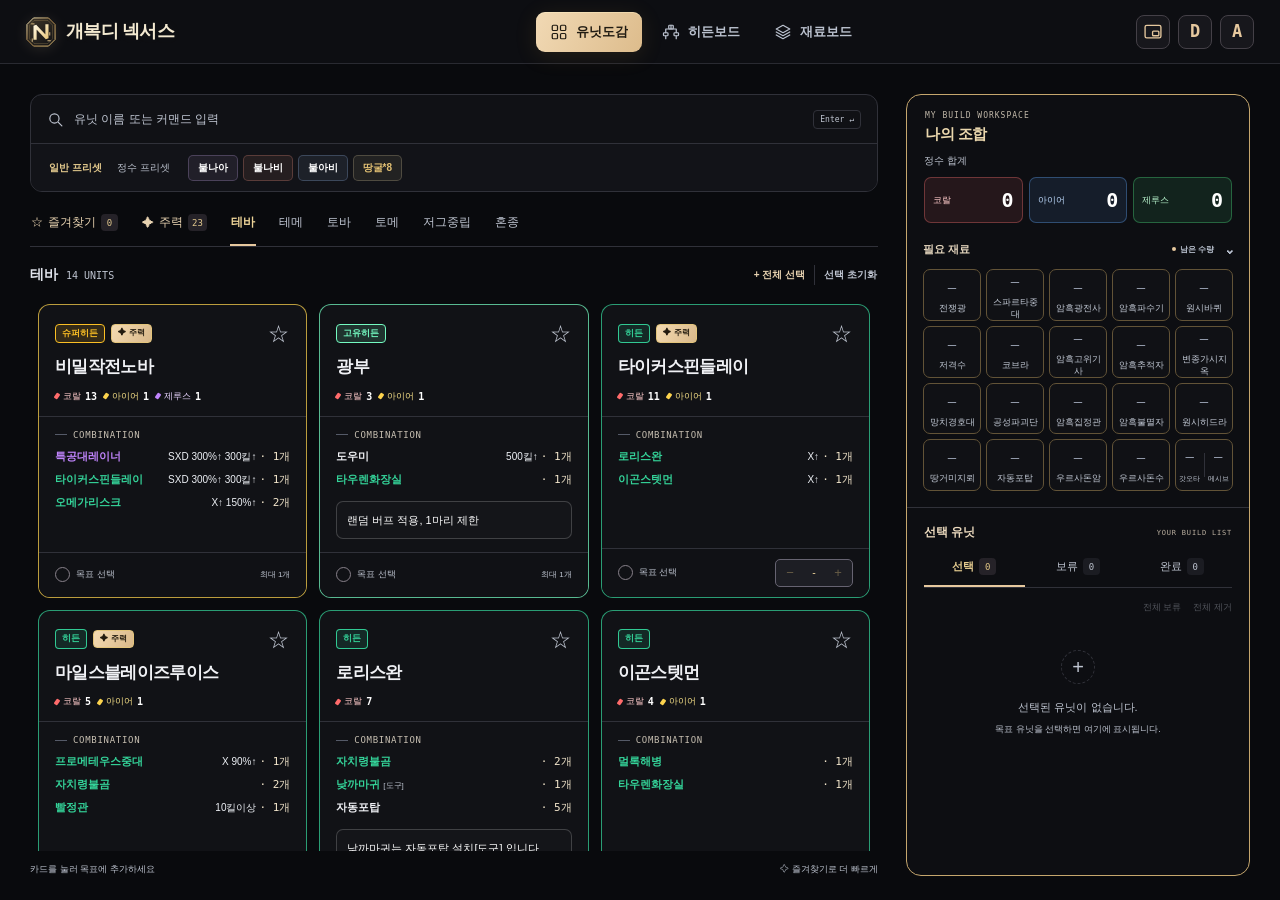
==== commit b17c7de5: "nex-2610240002 nex-2610240002" ====
--- a/index.html
+++ b/index.html
@@ -3,13 +3,13 @@
 <head>
 <meta name="google-site-verification" content="RTuDWbMdnKgbpRpl05eXh9epFwWRSxju4NOl8OtjMsI" />
     <script>
-        window.NEXUS_BUILD_VERSION = "2610240000";
-        window.APP_VERSION = "2610240000";
+        window.NEXUS_BUILD_VERSION = "2610240002";
+        window.APP_VERSION = "2610240002";
         window.NEXUS_ASSET_VERSIONS = {
-            "app.js": "2610240000",
-            "config.js": "2610240000",
-            "style.css": "2610240000",
-            "data.js": "2610240000"
+            "app.js": "2610240002",
+            "config.js": "2610240002",
+            "style.css": "2610240002",
+            "data.js": "2610240002"
         };
         if (new URLSearchParams(window.location.search).get('nexusStandalone') === 'build') {
             document.documentElement.classList.add('nexus-standalone-build');
@@ -111,8 +111,7 @@
             };
             window.nexusShowBootError=function(code, err){
                 window.__nexusBootError=true;
-                if(window.nexusCancelIntro) window.nexusCancelIntro();
-                try{window.NEXUS_LAST_BOOT_ERROR={code:code,error:err||'unknown',time:Date.now()};}catch(e){}
+                                try{window.NEXUS_LAST_BOOT_ERROR={code:code,error:err||'unknown',time:Date.now()};}catch(e){}
                 if(document.readyState==='loading' && !document.getElementById('nexusBootScreen')){
                     document.addEventListener('DOMContentLoaded',function(){window.nexusShowBootError(code,err);},{once:true});
                     return;
@@ -190,7 +189,6 @@
             }
             function releaseBootScreen(){
                 if(window.__nexusBootError) return;
-                if(window.nexusFinishIntro && !window.__nexusIntroReleased){window.nexusFinishIntro(releaseBootScreen);return;}
                 document.documentElement.classList.remove('nexus-booting','nexus-boot-error');
                 var boot=document.getElementById('nexusBootScreen');
                 if(boot) boot.setAttribute('aria-hidden','true');
@@ -210,12 +208,12 @@
     <meta http-equiv="Cache-Control" content="no-cache, no-store, must-revalidate">
     <meta http-equiv="Pragma" content="no-cache">
     <meta http-equiv="Expires" content="0">
-    <link rel="icon" href="./icon.png?v=2610240000" type="image/png">
-    <meta property="og:image" content="https://sldbox.github.io/site/logo.png?v=2610240000">
-    <meta property="og:image:secure_url" content="https://sldbox.github.io/site/logo.png?v=2610240000">
+    <link rel="icon" href="./icon.png?v=2610240002" type="image/png">
+    <meta property="og:image" content="https://sldbox.github.io/site/logo.png?v=2610240002">
+    <meta property="og:image:secure_url" content="https://sldbox.github.io/site/logo.png?v=2610240002">
     <meta property="og:image:type" content="image/png">
     <meta property="og:image:alt" content="개복디 넥서스">
-    <meta name="twitter:image" content="https://sldbox.github.io/site/logo.png?v=2610240000">
+    <meta name="twitter:image" content="https://sldbox.github.io/site/logo.png?v=2610240002">
     <meta name="twitter:image:alt" content="개복디 넥서스">
     <meta name="description" content="유닛도감, 히든보드, 재료보드, 정수계산을 한곳에서 사용할 수 있는 개복디 넥서스 조합/계산 HUB">
     <meta property="og:type" content="website">
@@ -233,100 +231,6 @@
 <script id="standaloneExperience">
 (function(){
 'use strict';
-var isDps=false;
-var release={version:window.NEXUS_BUILD_VERSION,intro:{enabled:true}};
-function sharedAssetUrl(){return window.nexusAssetUrl('./icon.png','icon.png');}
-  // 필수 파일과 첫 화면 준비가 완료될 때까지 인트로를 유지합니다.
-  var introState={active:false,ready:false,released:false,started:0,done:null,frame:0,boot:null};
-  window.nexusCancelIntro=function(){
-    cancelAnimationFrame(introState.frame);
-    introState.active=false;
-    introState.released=true;
-    window.__nexusIntroReleased=true;
-    if(introState.boot) introState.boot.classList.remove('nexus-cinematic','trait-intro','is-ready','is-leaving','is-static');
-    window.removeEventListener('resize',resizeIntroStars);
-  };
-  function endIntro(){
-    if(window.__nexusBootError || window.__dpsBootError){window.nexusCancelIntro();return;}
-    if(!introState.ready || introState.released) return;
-    introState.released=true;
-    introState.active=false;
-    window.__nexusIntroReleased=true;
-    cancelAnimationFrame(introState.frame);
-    var boot=introState.boot;
-    if(boot) boot.classList.add('is-leaving');
-    // 시네마틱이 사라진 후 준비된 메인 화면을 노출합니다.
-    setTimeout(function(){
-      if(window.__nexusBootError || window.__dpsBootError) return;
-      if(introState.done) introState.done();
-      if(boot) boot.classList.remove('is-leaving');
-    },650);
-    window.removeEventListener('resize',resizeIntroStars);
-  }
-  function resizeIntroStars(){
-    var canvas=introState.boot && introState.boot.querySelector('canvas');
-    if(!canvas) return;
-    var ratio=Math.min(window.devicePixelRatio || 1,1.5);
-    canvas.width=Math.round(window.innerWidth*ratio);
-    canvas.height=Math.round(window.innerHeight*ratio);
-    canvas.dataset.ratio=ratio;
-  }
-  function startIntroStars(canvas){
-    var context=canvas.getContext('2d');
-    if(!context) return;
-    var stars=[];
-    var seed=47;
-    function random(){seed=(seed*16807)%2147483647;return (seed-1)/2147483646;}
-    var count=window.innerWidth<600?90:210;
-    for(var i=0;i<count;i++) stars.push({x:random(),y:random(),size:.25+random()*.9,light:.12+random()*.6,phase:random()*6.28});
-    resizeIntroStars();
-    function draw(time){
-      if(!introState.active || !canvas.isConnected || window.__nexusBootError || window.__dpsBootError) return;
-      var ratio=Number(canvas.dataset.ratio || 1);
-      var width=canvas.width/ratio,height=canvas.height/ratio;
-      context.setTransform(ratio,0,0,ratio,0,0);
-      context.clearRect(0,0,width,height);
-      var elapsed=(time-introState.started)/1000;
-      stars.forEach(function(star){
-        var x=star.x*width+(star.x-.5)*elapsed*2;
-        var y=star.y*height+(star.y-.5)*elapsed*1.2;
-        var alpha=star.light*(.75+.25*Math.sin(time*.0006+star.phase));
-        context.fillStyle='rgba(175,216,242,'+alpha+')';
-        context.beginPath();context.arc(x,y,star.size,0,Math.PI*2);context.fill();
-      });
-      introState.frame=requestAnimationFrame(draw);
-    }
-    introState.frame=requestAnimationFrame(draw);
-  }
-  function mountIntro(){
-    if(introState.active || introState.released || window.NEXUS_REDIRECTING || window.DPS_STANDALONE_VIEW || new URLSearchParams(window.location.search).get('nexusStandalone')==='build') return;
-    if(window.__nexusBootError || window.__dpsBootError) return;
-    if(release.intro && release.intro.enabled===false) return;
-    var staticIntro=window.matchMedia && window.matchMedia('(prefers-reduced-motion: reduce)').matches;
-    var boot=document.getElementById(isDps?'dpsBootScreen':'nexusBootScreen');
-    if(!boot) return;
-    introState.boot=boot;
-    introState.active=true;
-    introState.started=performance.now();
-    boot.classList.add('nexus-cinematic');
-    if(staticIntro) boot.classList.add('is-static');
-    boot.innerHTML='<canvas class="nexus-cinema-stars" aria-hidden="true"></canvas><div class="nexus-cinema-horizon" aria-hidden="true"></div><div class="nexus-cinema-grain" aria-hidden="true"></div><div class="nexus-cinema-top"><span class="nexus-cinema-brand">개복디 넥서스</span></div><div class="nexus-cinema-content"><div class="nexus-cinema-emblem" aria-hidden="true"><div class="nexus-cinema-aura"></div><div class="nexus-cinema-guides"></div><div class="nexus-cinema-orbit"></div><div class="nexus-cinema-orbit second"></div><img class="nexus-cinema-mark" src="'+sharedAssetUrl('assets/brand/icon.png')+'" width="512" height="512" alt=""/><div class="nexus-cinema-flare"></div></div><h1 class="nexus-cinema-heading">NEXUS</h1><p class="nexus-cinema-name">개복디 넥서스</p><p class="nexus-cinema-tagline">조합에서 완성까지, 하나의 연결.</p></div><div class="nexus-cinema-foot"><div class="nexus-cinema-track" aria-hidden="true"></div><p class="nexus-cinema-status" role="status">화면을 준비하고 있습니다.</p></div><span class="nexus-cinema-edge" aria-hidden="true">YOUR GAME. CONNECTED.</span><span class="nexus-cinema-version"></span>';
-    boot.querySelector('.nexus-cinema-version').textContent=release.version;
-    window.addEventListener('resize',resizeIntroStars,{passive:true});
-    if(!staticIntro) startIntroStars(boot.querySelector('canvas'));
-  }
-  window.nexusStartIntro=mountIntro;
-  window.nexusFinishIntro=function(done){
-    if(introState.released){done();return;}
-    mountIntro();
-    if(!introState.active){window.__nexusIntroReleased=true;done();return;}
-    introState.done=done;
-    introState.ready=true;
-    introState.boot.classList.add('is-ready');
-    introState.boot.querySelector('.nexus-cinema-status').textContent='준비가 완료되었습니다.';
-    endIntro();
-  };
-
   function syncHeaderControlLayout(){
     var header=document.getElementById('globalHeader');
     if(!header) return;
@@ -436,14 +340,13 @@
   }
 
 
-function init(){mountIntro();mountControlLabels();syncHeaderControlLayout();}
+function init(){mountControlLabels();syncHeaderControlLayout();}
 if(document.readyState==='loading')document.addEventListener('DOMContentLoaded',init,{once:true});else init();
 })();
 </script>
 </head>
 <body>
-<div id="nexusBootScreen" aria-live="polite" aria-label="로딩"></div>
-<script>window.nexusStartIntro();</script>
+<div id="nexusBootScreen" aria-live="polite"><div class="boot-card"><div class="boot-title">개복디 넥서스 적용 중</div><div class="boot-desc">최신 빌드와 설정을 불러오는 중입니다.</div></div></div>
     <header id="globalHeader" class="global-header">
         <div class="gh-left">
             <div class="gh-logo-text" id="ghLogoText">
